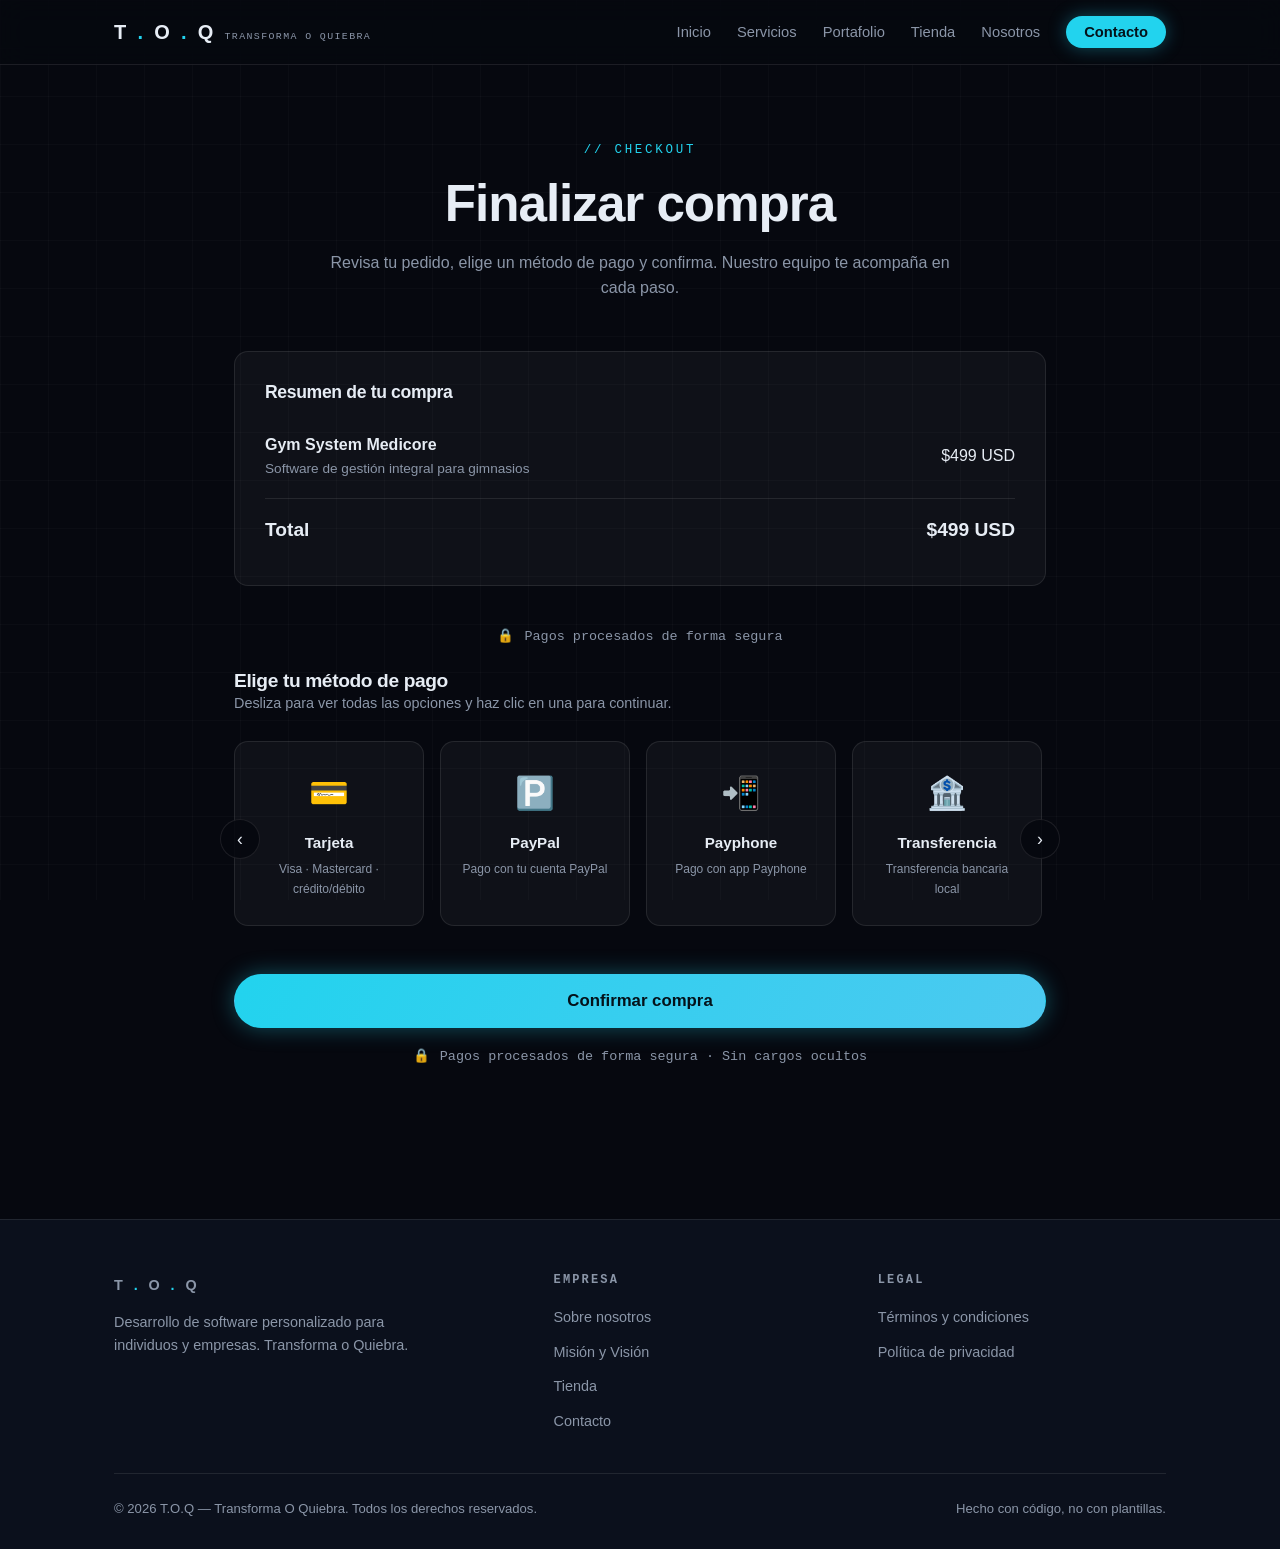
==== checkout.html @ a4723483 "Sitio web T.O.Q: landing, tienda y checkout - 7 páginas: home, tienda, checkout, sobre nosotros, mis" ====
<!DOCTYPE html>
<html lang="es">
<head>
  <meta charset="UTF-8">
  <meta name="viewport" content="width=device-width, initial-scale=1.0">
  <title>Checkout — T.O.Q | Finalizar compra</title>
  <meta name="description" content="Finaliza tu compra de software T.O.Q eligiendo tu método de pago preferido.">
  <link rel="stylesheet" href="css/styles.css">
</head>
<body>

<header class="site-header">
  <nav class="nav">
    <a href="index.html" class="brand">T<span class="dot">.</span>O<span class="dot">.</span>Q <small>Transforma o Quiebra</small></a>
    <button class="nav-toggle" aria-label="Abrir menú" aria-expanded="false">☰</button>
    <ul class="nav-links">
      <li><a href="index.html">Inicio</a></li>
      <li><a href="index.html#servicios">Servicios</a></li>
      <li><a href="index.html#portafolio">Portafolio</a></li>
      <li><a href="tienda.html">Tienda</a></li>
      <li><a href="sobre-nosotros.html">Nosotros</a></li>
      <li><a href="index.html#contacto" class="nav-cta">Contacto</a></li>
    </ul>
  </nav>
</header>

<main>
  <section class="page-hero">
    <div class="container">
      <span class="kicker">// Checkout</span>
      <h1>Finalizar compra</h1>
      <p>Revisa tu pedido, elige un método de pago y confirma. Nuestro equipo te acompaña en cada paso.</p>
    </div>
  </section>

  <div class="checkout-layout container">

    <!-- ===== Flujo principal de checkout ===== -->
    <div id="checkout-main">

      <!-- Resumen de la compra -->
      <div class="order-summary reveal visible">
        <h2>Resumen de tu compra</h2>
        <div class="order-row">
          <div>
            <div class="o-name" id="order-name">Gym System Medicore</div>
            <div class="o-desc" id="order-desc">Software de gestión integral para gimnasios</div>
          </div>
          <div id="order-price">$499 USD</div>
        </div>
        <div class="order-row total">
          <span>Total</span>
          <span id="order-total">$499 USD</span>
        </div>
      </div>

      <p class="secure-note"><span class="lock">🔒</span> Pagos procesados de forma segura</p>

      <!-- Carrusel de métodos de pago -->
      <div class="section-head" style="margin-bottom: 20px;">
        <h2 style="font-size: 1.2rem;">Elige tu método de pago</h2>
        <p class="section-sub" style="font-size: 0.9rem;">Desliza para ver todas las opciones y haz clic en una para continuar.</p>
      </div>

      <div class="pay-carousel-wrap">
        <button class="carousel-arrow prev" id="carousel-prev" aria-label="Anterior">‹</button>
        <div class="pay-carousel" id="pay-carousel">

          <div class="pay-card" data-method="card" role="button" tabindex="0">
            <div class="pay-icon">💳</div>
            <div class="pay-name">Tarjeta</div>
            <div class="pay-sub">Visa · Mastercard · crédito/débito</div>
          </div>

          <div class="pay-card" data-method="paypal" role="button" tabindex="0">
            <div class="pay-icon">🅿️</div>
            <div class="pay-name">PayPal</div>
            <div class="pay-sub">Pago con tu cuenta PayPal</div>
          </div>

          <div class="pay-card" data-method="payphone" role="button" tabindex="0">
            <div class="pay-icon">📲</div>
            <div class="pay-name">Payphone</div>
            <div class="pay-sub">Pago con app Payphone</div>
          </div>

          <div class="pay-card" data-method="transfer" role="button" tabindex="0">
            <div class="pay-icon">🏦</div>
            <div class="pay-name">Transferencia</div>
            <div class="pay-sub">Transferencia bancaria local</div>
          </div>

          <div class="pay-card" data-method="wallet" role="button" tabindex="0">
            <div class="pay-icon">📱</div>
            <div class="pay-name">Billetera digital</div>
            <div class="pay-sub">[Pago móvil del país — editable]</div>
          </div>

          <div class="pay-card disabled" data-method="crypto" role="button" aria-disabled="true">
            <div class="pay-icon">₿</div>
            <div class="pay-name">Criptomonedas</div>
            <div class="pay-sub">Próximamente</div>
          </div>

        </div>
        <button class="carousel-arrow next" id="carousel-next" aria-label="Siguiente">›</button>
      </div>

      <!-- ===== Paneles por método ===== -->

      <!-- Tarjeta: maqueta de UI. La tokenización/procesamiento real es de la pasarela. -->
      <div class="pay-panel" id="panel-card">
        <h3>💳 Pago con tarjeta de crédito/débito</h3>
        <!-- TODO: integrar API key real de Stripe aquí (Stripe Elements reemplaza este formulario).
             Este formulario es solo interfaz: no captura ni envía datos reales. -->
        <form id="card-form">
          <div class="form-group">
            <label for="card-name">Nombre en la tarjeta</label>
            <input class="form-control" type="text" id="card-name" autocomplete="off" placeholder="Como aparece en la tarjeta" required>
          </div>
          <div class="form-group">
            <label for="card-number">Número de tarjeta</label>
            <input class="form-control" type="text" id="card-number" inputmode="numeric" autocomplete="off" placeholder="•••• •••• •••• ••••" maxlength="19" required>
          </div>
          <div class="form-row">
            <div class="form-group">
              <label for="card-exp">Vencimiento</label>
              <input class="form-control" type="text" id="card-exp" autocomplete="off" placeholder="MM/AA" maxlength="5" required>
            </div>
            <div class="form-group">
              <label for="card-cvv">CVV</label>
              <input class="form-control" type="password" id="card-cvv" autocomplete="off" placeholder="•••" maxlength="4" required>
            </div>
          </div>
          <p class="instructions" style="margin-bottom: 16px;">Al conectar la pasarela real, este paso se procesará de forma segura por el proveedor certificado (PCI-DSS). Ningún dato de tarjeta se guarda en este sitio.</p>
          <button type="submit" class="btn btn-primary btn-block">Pagar con tarjeta</button>
        </form>
      </div>

      <div class="pay-panel" id="panel-paypal">
        <h3>🅿️ Pago con PayPal</h3>
        <p class="instructions">Serás redirigido a PayPal para completar el pago de forma segura con tu cuenta.</p>
        <!-- TODO: integrar PayPal aquí (SDK oficial de PayPal Buttons con client-id real del comercio). -->
        <button class="btn btn-primary btn-block" style="margin-top: 18px;" data-gateway-pending>Continuar con PayPal</button>
      </div>

      <div class="pay-panel" id="panel-payphone">
        <h3>📲 Pago con Payphone</h3>
        <p class="instructions">Paga desde tu celular con la app Payphone: recibirás una solicitud de cobro al confirmar.</p>
        <!-- TODO: integrar Payphone aquí (Cajita de Pagos / API con token real del comercio). -->
        <button class="btn btn-primary btn-block" style="margin-top: 18px;" data-gateway-pending>Continuar con Payphone</button>
      </div>

      <div class="pay-panel" id="panel-transfer">
        <h3>🏦 Transferencia bancaria local</h3>
        <p class="instructions">Realiza la transferencia a la siguiente cuenta y envíanos el comprobante por WhatsApp o correo. <strong>Tu licencia se activa al confirmar el pago.</strong></p>
        <div class="bank-details">
          <!-- Placeholders: reemplazar con los datos bancarios reales de T.O.Q -->
          <span>Banco: [Nombre del banco]</span>
          <span>Tipo de cuenta: [Ahorros / Corriente]</span>
          <span>Nº de cuenta: [0000000000]</span>
          <span>Titular: [T.O.Q / André Garzón]</span>
          <span>Identificación: [RUC / CI]</span>
          <span>Correo para comprobantes: [correo@toq.dev]</span>
        </div>
      </div>

      <div class="pay-panel" id="panel-wallet">
        <h3>📱 Pago móvil / billetera digital</h3>
        <p class="instructions">Aceptamos pagos por billetera digital local. <strong>[Editable: indicar aquí la billetera disponible en el país — ej. De Una, Deuna, Yape, Nequi — con número o QR.]</strong></p>
        <div class="bank-details">
          <span>Billetera: [Nombre de la billetera]</span>
          <span>Número asociado: [+000000000]</span>
          <span>Titular: [T.O.Q]</span>
        </div>
      </div>

      <!-- Confirmar -->
      <p class="form-error" id="select-method-hint" style="text-align:center; margin-bottom: 12px;">Selecciona un método de pago para continuar.</p>
      <button class="btn btn-primary btn-block" id="confirm-purchase" style="font-size: 1.05rem; padding: 16px;">Confirmar compra</button>
      <p class="secure-note" style="margin-top: 18px;"><span class="lock">🔒</span> Pagos procesados de forma segura · Sin cargos ocultos</p>
    </div>

    <!-- ===== Pantalla de confirmación (sin pasarela real conectada) ===== -->
    <div class="confirmation" id="confirmation">
      <div class="check">✓</div>
      <h2>Solicitud recibida</h2>
      <p><strong id="conf-product" style="color: var(--text);"></strong></p>
      <p>Nuestro equipo se pondrá en contacto contigo en las próximas horas para completar el pago y coordinar la entrega e instalación de tu software.</p>
      <a href="index.html" class="btn btn-ghost">Volver al inicio</a>
    </div>

  </div>
</main>

<footer class="site-footer">
  <div class="container">
    <div class="footer-grid">
      <div>
        <a href="index.html" class="brand">T<span class="dot">.</span>O<span class="dot">.</span>Q</a>
        <p style="margin-top:14px;">Desarrollo de software personalizado para individuos y empresas. Transforma o Quiebra.</p>
      </div>
      <div>
        <h4>Empresa</h4>
        <ul>
          <li><a href="sobre-nosotros.html">Sobre nosotros</a></li>
          <li><a href="mision-vision.html">Misión y Visión</a></li>
          <li><a href="tienda.html">Tienda</a></li>
          <li><a href="index.html#contacto">Contacto</a></li>
        </ul>
      </div>
      <div>
        <h4>Legal</h4>
        <ul>
          <li><a href="terminos-condiciones.html">Términos y condiciones</a></li>
          <li><a href="politica-privacidad.html">Política de privacidad</a></li>
        </ul>
      </div>
    </div>
    <div class="footer-bottom">
      <span>© <span data-year></span> T.O.Q — Transforma O Quiebra. Todos los derechos reservados.</span>
      <span>Hecho con código, no con plantillas.</span>
    </div>
  </div>
</footer>

<script src="js/main.js"></script>
<script src="js/checkout.js"></script>
</body>
</html>
---- css/styles.css ----
/* ============================================================
   T.O.Q — Transforma O Quiebra · Hoja de estilos global
   Estética: minimalista-futurista (dark, acento cian/violeta)
   ============================================================ */

:root {
  --bg: #06080f;
  --bg-soft: #0b101c;
  --surface: rgba(255, 255, 255, 0.04);
  --surface-2: rgba(255, 255, 255, 0.07);
  --border: rgba(255, 255, 255, 0.09);
  --text: #e7edf5;
  --muted: #8b96a8;
  --accent: #22d3ee;
  --accent-2: #a78bfa;
  --accent-glow: rgba(34, 211, 238, 0.35);
  --ok: #34d399;
  --radius: 14px;
  --maxw: 1100px;
  --font: "Inter", "SF Pro Display", -apple-system, BlinkMacSystemFont, "Segoe UI", Roboto, sans-serif;
  --mono: "SF Mono", "JetBrains Mono", ui-monospace, Menlo, monospace;
}

* { margin: 0; padding: 0; box-sizing: border-box; }

html { scroll-behavior: smooth; }

body {
  font-family: var(--font);
  background: var(--bg);
  color: var(--text);
  line-height: 1.6;
  -webkit-font-smoothing: antialiased;
  overflow-x: hidden;
}

/* Fondo de rejilla sutil */
body::before {
  content: "";
  position: fixed;
  inset: 0;
  background-image:
    linear-gradient(rgba(255,255,255,0.025) 1px, transparent 1px),
    linear-gradient(90deg, rgba(255,255,255,0.025) 1px, transparent 1px);
  background-size: 48px 48px;
  pointer-events: none;
  z-index: 0;
}

main { position: relative; z-index: 1; }

img { max-width: 100%; display: block; }

a { color: var(--accent); text-decoration: none; }
a:hover { text-decoration: underline; }

.container {
  max-width: var(--maxw);
  margin: 0 auto;
  padding: 0 24px;
}

/* ---------- Tipografía ---------- */
h1, h2, h3, h4 { font-weight: 700; letter-spacing: -0.02em; line-height: 1.15; }

.kicker {
  font-family: var(--mono);
  font-size: 0.78rem;
  text-transform: uppercase;
  letter-spacing: 0.22em;
  color: var(--accent);
  display: block;
  margin-bottom: 14px;
}

.section-title { font-size: clamp(1.6rem, 3.5vw, 2.4rem); margin-bottom: 16px; }
.section-sub { color: var(--muted); max-width: 640px; }

/* ---------- Header / Nav ---------- */
.site-header {
  position: sticky;
  top: 0;
  z-index: 50;
  backdrop-filter: blur(14px);
  -webkit-backdrop-filter: blur(14px);
  background: rgba(6, 8, 15, 0.75);
  border-bottom: 1px solid var(--border);
}

.nav {
  max-width: var(--maxw);
  margin: 0 auto;
  padding: 16px 24px;
  display: flex;
  align-items: center;
  justify-content: space-between;
  gap: 16px;
}

.brand {
  font-weight: 800;
  font-size: 1.25rem;
  letter-spacing: 0.06em;
  color: var(--text);
  display: flex;
  align-items: baseline;
  gap: 10px;
}
.brand:hover { text-decoration: none; }
.brand .dot { color: var(--accent); }
.brand small {
  font-family: var(--mono);
  font-size: 0.62rem;
  font-weight: 500;
  color: var(--muted);
  letter-spacing: 0.14em;
  text-transform: uppercase;
}

.nav-links {
  display: flex;
  align-items: center;
  gap: 26px;
  list-style: none;
}
.nav-links a {
  color: var(--muted);
  font-size: 0.92rem;
  transition: color 0.2s;
}
.nav-links a:hover, .nav-links a.active { color: var(--text); text-decoration: none; }
.nav-links a.nav-cta {
  color: #04121a;
  background: var(--accent);
  padding: 8px 18px;
  border-radius: 999px;
  font-weight: 600;
  box-shadow: 0 0 18px var(--accent-glow);
  transition: transform 0.15s, box-shadow 0.2s;
}
.nav-links a.nav-cta:hover { transform: translateY(-1px); box-shadow: 0 0 26px var(--accent-glow); }

.nav-toggle {
  display: none;
  background: none;
  border: 1px solid var(--border);
  border-radius: 8px;
  color: var(--text);
  font-size: 1.2rem;
  padding: 6px 12px;
  cursor: pointer;
}

/* ---------- Botones ---------- */
.btn {
  display: inline-block;
  padding: 13px 28px;
  border-radius: 999px;
  font-weight: 600;
  font-size: 0.95rem;
  cursor: pointer;
  border: 1px solid transparent;
  transition: transform 0.15s, box-shadow 0.2s, background 0.2s;
  font-family: var(--font);
}
.btn:hover { text-decoration: none; transform: translateY(-2px); }

.btn-primary {
  background: linear-gradient(120deg, var(--accent), #4cc9f0);
  color: #04121a;
  box-shadow: 0 0 22px var(--accent-glow);
}
.btn-primary:hover { box-shadow: 0 0 32px var(--accent-glow); }

.btn-ghost {
  background: transparent;
  color: var(--text);
  border-color: var(--border);
}
.btn-ghost:hover { border-color: var(--accent); color: var(--accent); }

.btn-block { display: block; width: 100%; text-align: center; }

/* ---------- Hero ---------- */
.hero {
  position: relative;
  padding: 110px 0 90px;
  text-align: center;
  overflow: hidden;
}
.hero::after {
  content: "";
  position: absolute;
  top: -180px;
  left: 50%;
  transform: translateX(-50%);
  width: 640px;
  height: 640px;
  background: radial-gradient(circle, rgba(34,211,238,0.14) 0%, rgba(167,139,250,0.08) 45%, transparent 70%);
  pointer-events: none;
}
.hero .container { position: relative; z-index: 1; }

.hero h1 {
  font-size: clamp(3rem, 9vw, 5.6rem);
  letter-spacing: 0.04em;
}
.hero h1 .dot { color: var(--accent); }

.hero .slogan {
  font-family: var(--mono);
  font-size: clamp(0.95rem, 2.2vw, 1.25rem);
  color: var(--accent-2);
  letter-spacing: 0.28em;
  text-transform: uppercase;
  margin: 18px 0 22px;
}

.hero p.lead {
  color: var(--muted);
  max-width: 560px;
  margin: 0 auto 36px;
  font-size: 1.05rem;
}

.hero-actions { display: flex; gap: 16px; justify-content: center; flex-wrap: wrap; }

/* ---------- Secciones ---------- */
.section { padding: 88px 0; }
.section.alt { background: var(--bg-soft); border-top: 1px solid var(--border); border-bottom: 1px solid var(--border); }
.section-head { margin-bottom: 46px; }
.section-head.center { text-align: center; }
.section-head.center .section-sub { margin: 0 auto; }

/* ---------- Cards genéricas ---------- */
.grid { display: grid; gap: 22px; }
.grid-2 { grid-template-columns: repeat(2, 1fr); }
.grid-3 { grid-template-columns: repeat(3, 1fr); }

.card {
  background: var(--surface);
  border: 1px solid var(--border);
  border-radius: var(--radius);
  padding: 30px;
  transition: transform 0.2s, border-color 0.2s, background 0.2s;
}
.card:hover { transform: translateY(-4px); border-color: rgba(34,211,238,0.4); background: var(--surface-2); }
.card h3 { font-size: 1.15rem; margin-bottom: 10px; }
.card p { color: var(--muted); font-size: 0.94rem; }

.card .icon {
  font-size: 1.6rem;
  width: 52px;
  height: 52px;
  display: flex;
  align-items: center;
  justify-content: center;
  border-radius: 12px;
  background: rgba(34,211,238,0.1);
  border: 1px solid rgba(34,211,238,0.25);
  margin-bottom: 18px;
}

/* ---------- Equipo ---------- */
.team-card { text-align: center; }
.avatar {
  width: 88px;
  height: 88px;
  border-radius: 50%;
  margin: 0 auto 18px;
  display: flex;
  align-items: center;
  justify-content: center;
  font-size: 1.6rem;
  font-weight: 800;
  color: #04121a;
  background: linear-gradient(135deg, var(--accent), var(--accent-2));
  box-shadow: 0 0 24px var(--accent-glow);
}
.team-card .role {
  font-family: var(--mono);
  font-size: 0.75rem;
  color: var(--accent);
  text-transform: uppercase;
  letter-spacing: 0.14em;
  margin-bottom: 12px;
  display: block;
}

/* ---------- Producto destacado ---------- */
.product-feature {
  display: grid;
  grid-template-columns: 1.1fr 0.9fr;
  gap: 44px;
  align-items: center;
  background: var(--surface);
  border: 1px solid var(--border);
  border-radius: 20px;
  padding: 46px;
  position: relative;
  overflow: hidden;
}
.product-feature::before {
  content: "";
  position: absolute;
  top: -120px;
  right: -120px;
  width: 340px;
  height: 340px;
  background: radial-gradient(circle, rgba(167,139,250,0.16), transparent 65%);
  pointer-events: none;
}
.product-feature .tag {
  display: inline-block;
  font-family: var(--mono);
  font-size: 0.72rem;
  letter-spacing: 0.16em;
  text-transform: uppercase;
  color: var(--accent-2);
  border: 1px solid rgba(167,139,250,0.4);
  border-radius: 999px;
  padding: 5px 14px;
  margin-bottom: 18px;
}
.product-feature h3 { font-size: clamp(1.5rem, 3vw, 2.1rem); margin-bottom: 14px; }
.product-feature .desc { color: var(--muted); margin-bottom: 22px; }

.feature-list { list-style: none; display: grid; gap: 10px; margin-bottom: 26px; }
.feature-list li { color: var(--muted); font-size: 0.94rem; padding-left: 26px; position: relative; }
.feature-list li::before {
  content: "▸";
  position: absolute;
  left: 4px;
  color: var(--accent);
}

.price-box {
  background: rgba(6,8,15,0.6);
  border: 1px solid var(--border);
  border-radius: var(--radius);
  padding: 34px;
  text-align: center;
}
.price-box .price { font-size: 2.6rem; font-weight: 800; }
.price-box .price span { font-size: 1rem; color: var(--muted); font-weight: 500; }
.price-box .note { font-size: 0.8rem; color: var(--muted); margin: 10px 0 22px; }

/* ---------- Tienda ---------- */
.product-card { display: flex; flex-direction: column; }
.product-card .thumb {
  height: 150px;
  border-radius: 10px;
  margin-bottom: 20px;
  display: flex;
  align-items: center;
  justify-content: center;
  font-size: 2.6rem;
  background: linear-gradient(135deg, rgba(34,211,238,0.12), rgba(167,139,250,0.12));
  border: 1px solid var(--border);
}
.product-card .p-price { font-size: 1.5rem; font-weight: 800; margin: 14px 0 18px; }
.product-card .p-price span { font-size: 0.85rem; color: var(--muted); font-weight: 500; }
.product-card .btn { margin-top: auto; }
.product-card.soon { opacity: 0.65; }
.badge-soon {
  font-family: var(--mono);
  font-size: 0.68rem;
  text-transform: uppercase;
  letter-spacing: 0.14em;
  color: var(--accent-2);
  border: 1px solid rgba(167,139,250,0.4);
  border-radius: 999px;
  padding: 3px 10px;
  align-self: flex-start;
  margin-bottom: 12px;
}

/* ---------- Contacto ---------- */
.contact-wrap { display: grid; grid-template-columns: 1.2fr 0.8fr; gap: 40px; }

.form-group { margin-bottom: 18px; }
.form-group label {
  display: block;
  font-size: 0.84rem;
  color: var(--muted);
  margin-bottom: 7px;
  font-family: var(--mono);
  letter-spacing: 0.06em;
}
.form-control {
  width: 100%;
  background: rgba(6,8,15,0.7);
  border: 1px solid var(--border);
  border-radius: 10px;
  color: var(--text);
  padding: 13px 16px;
  font-size: 0.95rem;
  font-family: var(--font);
  transition: border-color 0.2s, box-shadow 0.2s;
}
.form-control:focus {
  outline: none;
  border-color: var(--accent);
  box-shadow: 0 0 0 3px rgba(34,211,238,0.15);
}
textarea.form-control { min-height: 130px; resize: vertical; }
.form-control.invalid { border-color: #f87171; }
.form-error { color: #f87171; font-size: 0.8rem; margin-top: 5px; display: none; }
.form-success {
  display: none;
  background: rgba(52,211,153,0.1);
  border: 1px solid rgba(52,211,153,0.4);
  color: var(--ok);
  border-radius: 10px;
  padding: 14px 18px;
  margin-top: 16px;
  font-size: 0.9rem;
}

.contact-channels { display: grid; gap: 14px; align-content: start; }
.channel {
  display: flex;
  align-items: center;
  gap: 14px;
  background: var(--surface);
  border: 1px solid var(--border);
  border-radius: 12px;
  padding: 16px 20px;
  color: var(--text);
  transition: border-color 0.2s, transform 0.15s;
}
.channel:hover { border-color: var(--accent); transform: translateX(4px); text-decoration: none; }
.channel .ch-icon { font-size: 1.3rem; }
.channel small { display: block; color: var(--muted); font-size: 0.78rem; }

/* ---------- Footer ---------- */
.site-footer {
  border-top: 1px solid var(--border);
  background: var(--bg-soft);
  padding: 54px 0 30px;
  margin-top: 40px;
}
.footer-grid {
  display: grid;
  grid-template-columns: 1.4fr 1fr 1fr;
  gap: 36px;
  margin-bottom: 40px;
}
.footer-grid h4 {
  font-family: var(--mono);
  font-size: 0.75rem;
  text-transform: uppercase;
  letter-spacing: 0.18em;
  color: var(--muted);
  margin-bottom: 16px;
}
.footer-grid ul { list-style: none; display: grid; gap: 9px; }
.footer-grid a { color: var(--muted); font-size: 0.9rem; }
.footer-grid a:hover { color: var(--accent); text-decoration: none; }
.footer-grid p { color: var(--muted); font-size: 0.9rem; max-width: 300px; }
.footer-bottom {
  border-top: 1px solid var(--border);
  padding-top: 24px;
  display: flex;
  justify-content: space-between;
  flex-wrap: wrap;
  gap: 10px;
  color: var(--muted);
  font-size: 0.82rem;
}

/* ---------- Páginas internas ---------- */
.page-hero { padding: 76px 0 50px; text-align: center; }
.page-hero h1 { font-size: clamp(2rem, 5vw, 3.2rem); }
.page-hero p { color: var(--muted); max-width: 620px; margin: 16px auto 0; }

.prose { max-width: 780px; margin: 0 auto; padding-bottom: 80px; }
.prose h2 { font-size: 1.4rem; margin: 44px 0 14px; color: var(--text); }
.prose h2:first-child { margin-top: 0; }
.prose p, .prose li { color: var(--muted); font-size: 0.97rem; }
.prose ul, .prose ol { padding-left: 24px; margin: 12px 0; display: grid; gap: 8px; }
.prose .updated {
  font-family: var(--mono);
  font-size: 0.78rem;
  color: var(--accent);
  margin-bottom: 30px;
  display: block;
}

/* ---------- Checkout: resumen ---------- */
.checkout-layout { max-width: 860px; margin: 0 auto; padding-bottom: 90px; }

.order-summary {
  background: var(--surface);
  border: 1px solid var(--border);
  border-radius: var(--radius);
  padding: 30px;
  margin-bottom: 40px;
}
.order-summary h2 { font-size: 1.1rem; margin-bottom: 20px; }
.order-row { display: flex; justify-content: space-between; align-items: center; gap: 16px; padding: 10px 0; }
.order-row + .order-row { border-top: 1px dashed var(--border); }
.order-row .o-name { font-weight: 600; }
.order-row .o-desc { color: var(--muted); font-size: 0.85rem; }
.order-row.total { border-top: 1px solid var(--border); margin-top: 8px; padding-top: 16px; font-size: 1.2rem; font-weight: 800; }

.secure-note {
  display: flex;
  align-items: center;
  gap: 10px;
  justify-content: center;
  color: var(--muted);
  font-size: 0.84rem;
  margin: 22px 0;
  font-family: var(--mono);
}
.secure-note .lock { color: var(--ok); }

/* ---------- Checkout: carrusel de pagos ---------- */
.pay-carousel-wrap { position: relative; margin-bottom: 30px; }

.pay-carousel {
  display: flex;
  gap: 16px;
  overflow-x: auto;
  scroll-snap-type: x mandatory;
  scroll-behavior: smooth;
  padding: 6px 4px 18px;
  scrollbar-width: none;
}
.pay-carousel::-webkit-scrollbar { display: none; }

.pay-card {
  flex: 0 0 190px;
  scroll-snap-align: start;
  background: var(--surface);
  border: 1px solid var(--border);
  border-radius: var(--radius);
  padding: 26px 20px;
  text-align: center;
  cursor: pointer;
  transition: border-color 0.2s, transform 0.15s, background 0.2s;
  user-select: none;
}
.pay-card:hover { transform: translateY(-3px); border-color: rgba(34,211,238,0.45); }
.pay-card.selected {
  border-color: var(--accent);
  background: rgba(34,211,238,0.08);
  box-shadow: 0 0 18px rgba(34,211,238,0.15);
}
.pay-card .pay-icon { font-size: 2rem; margin-bottom: 12px; }
.pay-card .pay-name { font-weight: 700; font-size: 0.95rem; }
.pay-card .pay-sub { color: var(--muted); font-size: 0.75rem; margin-top: 5px; }
.pay-card.disabled { opacity: 0.5; cursor: not-allowed; }
.pay-card.disabled:hover { transform: none; border-color: var(--border); }

.carousel-arrow {
  position: absolute;
  top: 50%;
  transform: translateY(-50%);
  width: 40px;
  height: 40px;
  border-radius: 50%;
  border: 1px solid var(--border);
  background: rgba(6,8,15,0.85);
  color: var(--text);
  font-size: 1.1rem;
  cursor: pointer;
  z-index: 5;
  transition: border-color 0.2s, color 0.2s;
}
.carousel-arrow:hover { border-color: var(--accent); color: var(--accent); }
.carousel-arrow.prev { left: -14px; }
.carousel-arrow.next { right: -14px; }

/* ---------- Checkout: paneles de método ---------- */
.pay-panel {
  display: none;
  background: var(--surface);
  border: 1px solid var(--border);
  border-radius: var(--radius);
  padding: 30px;
  margin-bottom: 26px;
  animation: fadeUp 0.3s ease;
}
.pay-panel.active { display: block; }
.pay-panel h3 { font-size: 1.05rem; margin-bottom: 18px; }
.pay-panel .instructions { color: var(--muted); font-size: 0.92rem; }
.pay-panel .instructions strong { color: var(--text); }
.bank-details {
  font-family: var(--mono);
  font-size: 0.85rem;
  background: rgba(6,8,15,0.7);
  border: 1px solid var(--border);
  border-radius: 10px;
  padding: 18px 20px;
  margin-top: 14px;
  display: grid;
  gap: 6px;
}

.form-row { display: grid; grid-template-columns: 1fr 1fr; gap: 16px; }

@keyframes fadeUp {
  from { opacity: 0; transform: translateY(8px); }
  to { opacity: 1; transform: translateY(0); }
}

/* ---------- Checkout: confirmación ---------- */
.confirmation {
  display: none;
  text-align: center;
  padding: 70px 24px;
  animation: fadeUp 0.4s ease;
}
.confirmation.active { display: block; }
.confirmation .check {
  width: 84px;
  height: 84px;
  border-radius: 50%;
  margin: 0 auto 26px;
  display: flex;
  align-items: center;
  justify-content: center;
  font-size: 2.4rem;
  background: rgba(52,211,153,0.12);
  border: 1px solid rgba(52,211,153,0.5);
  color: var(--ok);
  box-shadow: 0 0 30px rgba(52,211,153,0.25);
}
.confirmation h2 { font-size: 1.6rem; margin-bottom: 14px; }
.confirmation p { color: var(--muted); max-width: 480px; margin: 0 auto 30px; }

/* ---------- Reveal on scroll ---------- */
.reveal { opacity: 0; transform: translateY(24px); transition: opacity 0.6s ease, transform 0.6s ease; }
.reveal.visible { opacity: 1; transform: translateY(0); }

/* ---------- Responsive ---------- */
@media (max-width: 900px) {
  .grid-3 { grid-template-columns: repeat(2, 1fr); }
  .product-feature { grid-template-columns: 1fr; padding: 32px; }
  .contact-wrap { grid-template-columns: 1fr; }
  .footer-grid { grid-template-columns: 1fr 1fr; }
}

@media (max-width: 640px) {
  .grid-2, .grid-3 { grid-template-columns: 1fr; }
  .footer-grid { grid-template-columns: 1fr; }
  .form-row { grid-template-columns: 1fr; }
  .section { padding: 64px 0; }
  .hero { padding: 80px 0 64px; }

  .nav-toggle { display: block; }
  .nav-links {
    display: none;
    position: absolute;
    top: 100%;
    left: 0;
    right: 0;
    flex-direction: column;
    align-items: stretch;
    gap: 0;
    background: rgba(6, 8, 15, 0.97);
    border-bottom: 1px solid var(--border);
    padding: 10px 24px 20px;
  }
  .nav-links.open { display: flex; }
  .nav-links li { padding: 10px 0; }
  .nav-links a.nav-cta { display: inline-block; text-align: center; margin-top: 8px; }

  .carousel-arrow.prev { left: -6px; }
  .carousel-arrow.next { right: -6px; }
}
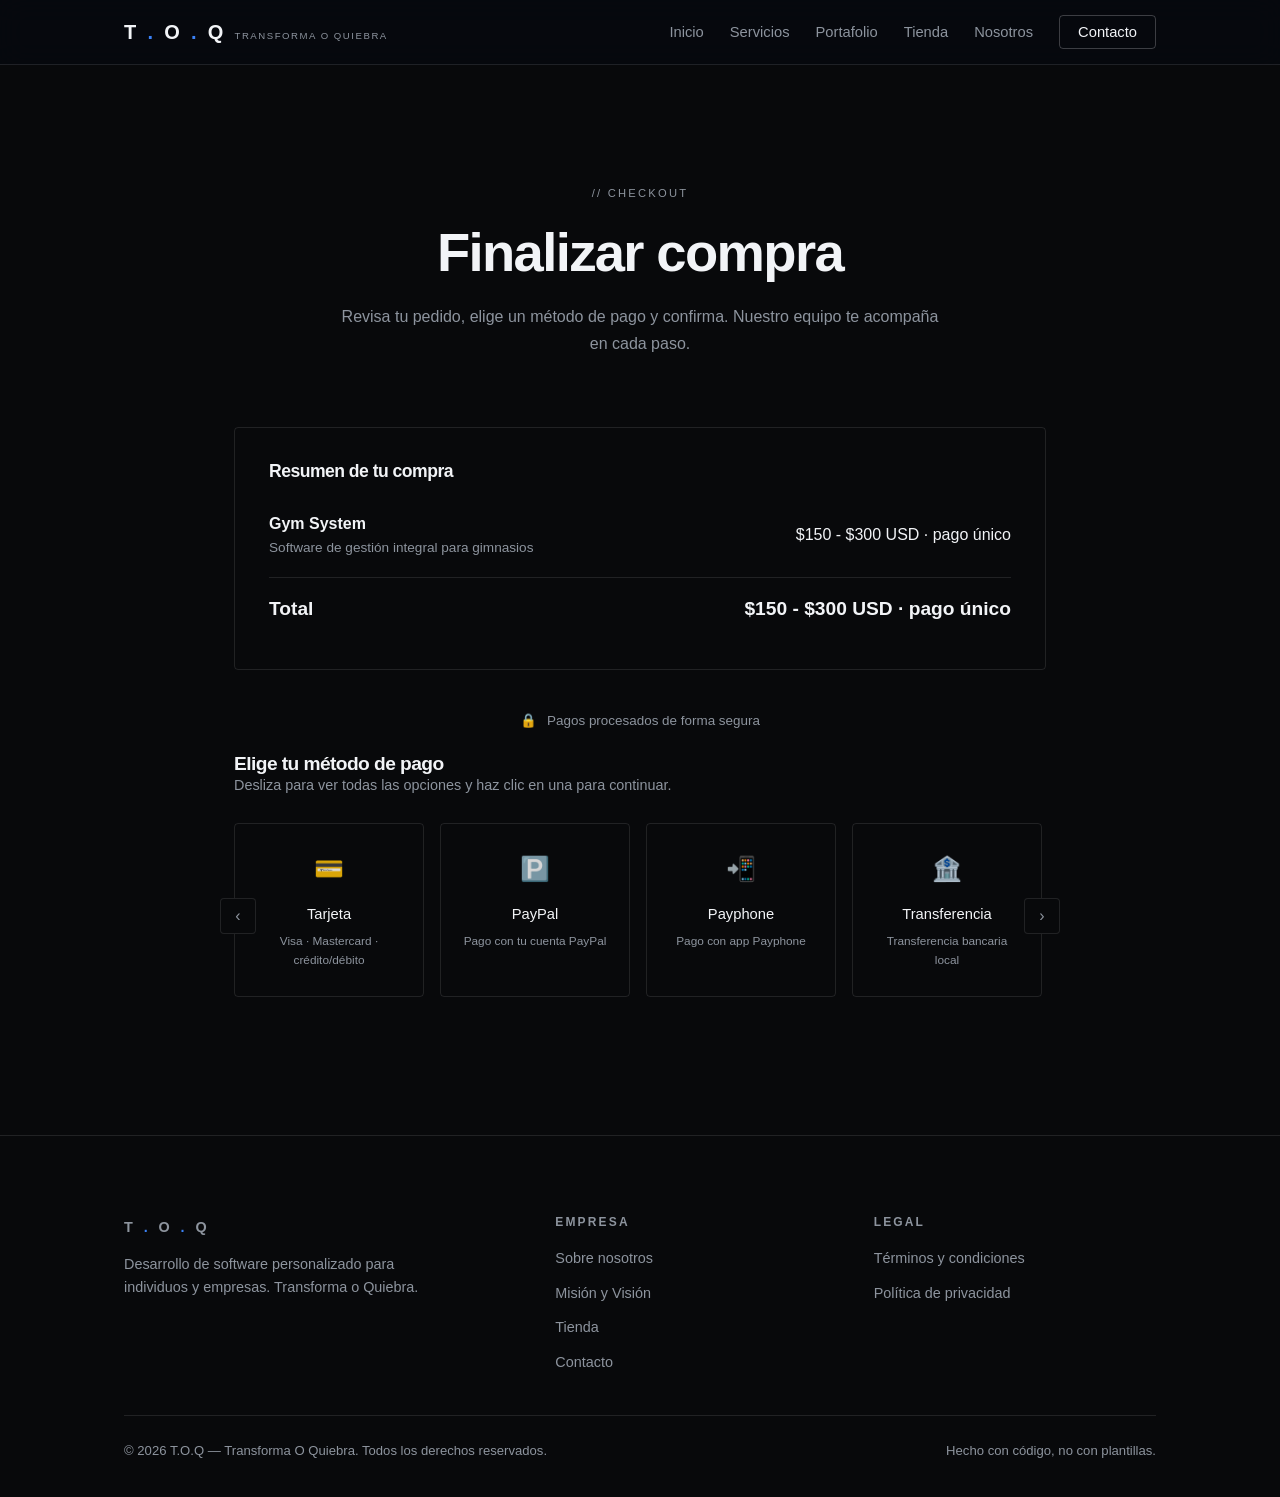
==== commit 0d09ca03: "Agregados contactos directos, precios, prioridad de sistemas e imagenes descriptivas de los producto" ====
--- a/checkout.html
+++ b/checkout.html
@@ -139,40 +139,29 @@
 
       <div class="pay-panel" id="panel-paypal">
         <h3>🅿️ Pago con PayPal</h3>
-        <p class="instructions">Serás redirigido a PayPal para completar el pago de forma segura con tu cuenta.</p>
+        <p class="instructions">Te pondremos en contacto con los desarrolladores para completar el pago a través de PayPal.</p>
         <!-- TODO: integrar PayPal aquí (SDK oficial de PayPal Buttons con client-id real del comercio). -->
         <button class="btn btn-primary btn-block" style="margin-top: 18px;" data-gateway-pending>Continuar con PayPal</button>
       </div>
 
       <div class="pay-panel" id="panel-payphone">
         <h3>📲 Pago con Payphone</h3>
-        <p class="instructions">Paga desde tu celular con la app Payphone: recibirás una solicitud de cobro al confirmar.</p>
+        <p class="instructions">Te pondremos en contacto con los desarrolladores para recibir una solicitud de cobro al confirmar.</p>
         <!-- TODO: integrar Payphone aquí (Cajita de Pagos / API con token real del comercio). -->
-        <button class="btn btn-primary btn-block" style="margin-top: 18px;" data-gateway-pending>Continuar con Payphone</button>
+          <a class="channel" href="https://wa.me/593983760090" target="_blank" rel="noopener">
+            <span>WhatsApp<small>[+593 983760090]</small></span>
+          </a>
       </div>
 
       <div class="pay-panel" id="panel-transfer">
         <h3>🏦 Transferencia bancaria local</h3>
-        <p class="instructions">Realiza la transferencia a la siguiente cuenta y envíanos el comprobante por WhatsApp o correo. <strong>Tu licencia se activa al confirmar el pago.</strong></p>
+        <p class="instructions">Te pondremos en contacto con nuestros desarrolladores para proporcionarte los datos de transferencia. 
+          <strong>Tu licencia se activa al confirmar el pago.</strong></p>
         <div class="bank-details">
           <!-- Placeholders: reemplazar con los datos bancarios reales de T.O.Q -->
-          <span>Banco: [Nombre del banco]</span>
-          <span>Tipo de cuenta: [Ahorros / Corriente]</span>
-          <span>Nº de cuenta: [0000000000]</span>
-          <span>Titular: [T.O.Q / André Garzón]</span>
-          <span>Identificación: [RUC / CI]</span>
-          <span>Correo para comprobantes: [correo@toq.dev]</span>
-        </div>
-      </div>
-
-      <div class="pay-panel" id="panel-wallet">
-        <h3>📱 Pago móvil / billetera digital</h3>
-        <p class="instructions">Aceptamos pagos por billetera digital local. <strong>[Editable: indicar aquí la billetera disponible en el país — ej. De Una, Deuna, Yape, Nequi — con número o QR.]</strong></p>
-        <div class="bank-details">
-          <span>Billetera: [Nombre de la billetera]</span>
-          <span>Número asociado: [+000000000]</span>
-          <span>Titular: [T.O.Q]</span>
-        </div>
+          <a class="channel" href="https://wa.me/593983760090" target="_blank" rel="noopener">
+            <span>WhatsApp<small>[+593 983760090]</small></span>
+          </a>
       </div>
 
       <!-- Confirmar -->
@@ -187,6 +176,7 @@
       <h2>Solicitud recibida</h2>
       <p><strong id="conf-product" style="color: var(--text);"></strong></p>
       <p>Nuestro equipo se pondrá en contacto contigo en las próximas horas para completar el pago y coordinar la entrega e instalación de tu software.</p>
+      <a href="#" id="conf-whatsapp" class="btn btn-primary" target="_blank" rel="noopener">Enviar pedido por WhatsApp</a>
       <a href="index.html" class="btn btn-ghost">Volver al inicio</a>
     </div>
 
--- a/css/styles.css
+++ b/css/styles.css
@@ -4,21 +4,22 @@
    ============================================================ */
 
 :root {
-  --bg: #06080f;
-  --bg-soft: #0b101c;
-  --surface: rgba(255, 255, 255, 0.04);
-  --surface-2: rgba(255, 255, 255, 0.07);
-  --border: rgba(255, 255, 255, 0.09);
-  --text: #e7edf5;
-  --muted: #8b96a8;
-  --accent: #22d3ee;
-  --accent-2: #a78bfa;
-  --accent-glow: rgba(34, 211, 238, 0.35);
-  --ok: #34d399;
-  --radius: 14px;
-  --maxw: 1100px;
+  --bg: #08090b;
+  --bg-soft: #0c0e11;
+  --surface: transparent;
+  --surface-2: rgba(255, 255, 255, 0.02);
+  --border: rgba(255, 255, 255, 0.10);
+  --border-strong: rgba(255, 255, 255, 0.22);
+  --text: #f2f4f7;
+  --muted: #8d949e;
+  --accent: #3b82f6;
+  --accent-2: #3b82f6;
+  --accent-glow: rgba(59, 130, 246, 0.18);
+  --ok: #4ade80;
+  --radius: 4px;
+  --maxw: 1080px;
   --font: "Inter", "SF Pro Display", -apple-system, BlinkMacSystemFont, "Segoe UI", Roboto, sans-serif;
-  --mono: "SF Mono", "JetBrains Mono", ui-monospace, Menlo, monospace;
+  --mono: "Inter", "SF Pro Display", -apple-system, BlinkMacSystemFont, "Segoe UI", Roboto, sans-serif;
 }
 
 * { margin: 0; padding: 0; box-sizing: border-box; }
@@ -34,18 +35,6 @@
   overflow-x: hidden;
 }
 
-/* Fondo de rejilla sutil */
-body::before {
-  content: "";
-  position: fixed;
-  inset: 0;
-  background-image:
-    linear-gradient(rgba(255,255,255,0.025) 1px, transparent 1px),
-    linear-gradient(90deg, rgba(255,255,255,0.025) 1px, transparent 1px);
-  background-size: 48px 48px;
-  pointer-events: none;
-  z-index: 0;
-}
 
 main { position: relative; z-index: 1; }
 
@@ -61,20 +50,21 @@
 }
 
 /* ---------- Tipografía ---------- */
-h1, h2, h3, h4 { font-weight: 700; letter-spacing: -0.02em; line-height: 1.15; }
+h1, h2, h3, h4 { font-weight: 600; letter-spacing: -0.03em; line-height: 1.1; }
 
 .kicker {
   font-family: var(--mono);
-  font-size: 0.78rem;
-  text-transform: uppercase;
-  letter-spacing: 0.22em;
-  color: var(--accent);
+  font-size: 0.7rem;
+  font-weight: 500;
+  text-transform: uppercase;
+  letter-spacing: 0.2em;
+  color: var(--muted);
   display: block;
-  margin-bottom: 14px;
-}
-
-.section-title { font-size: clamp(1.6rem, 3.5vw, 2.4rem); margin-bottom: 16px; }
-.section-sub { color: var(--muted); max-width: 640px; }
+  margin-bottom: 20px;
+}
+
+.section-title { font-size: clamp(1.9rem, 4.2vw, 3rem); font-weight: 600; margin-bottom: 20px; }
+.section-sub { color: var(--muted); max-width: 620px; font-size: 1.02rem; font-weight: 300; }
 
 /* ---------- Header / Nav ---------- */
 .site-header {
@@ -110,10 +100,10 @@
 .brand .dot { color: var(--accent); }
 .brand small {
   font-family: var(--mono);
-  font-size: 0.62rem;
-  font-weight: 500;
-  color: var(--muted);
-  letter-spacing: 0.14em;
+  font-size: 0.6rem;
+  font-weight: 400;
+  color: var(--muted);
+  letter-spacing: 0.16em;
   text-transform: uppercase;
 }
 
@@ -130,15 +120,15 @@
 }
 .nav-links a:hover, .nav-links a.active { color: var(--text); text-decoration: none; }
 .nav-links a.nav-cta {
-  color: #04121a;
-  background: var(--accent);
+  color: var(--text);
+  background: transparent;
+  border: 1px solid var(--border-strong);
   padding: 8px 18px;
-  border-radius: 999px;
-  font-weight: 600;
-  box-shadow: 0 0 18px var(--accent-glow);
-  transition: transform 0.15s, box-shadow 0.2s;
-}
-.nav-links a.nav-cta:hover { transform: translateY(-1px); box-shadow: 0 0 26px var(--accent-glow); }
+  border-radius: var(--radius);
+  font-weight: 500;
+  transition: background 0.18s ease, border-color 0.18s ease;
+}
+.nav-links a.nav-cta:hover { background: rgba(255,255,255,0.06); border-color: var(--text); }
 
 .nav-toggle {
   display: none;
@@ -154,86 +144,91 @@
 /* ---------- Botones ---------- */
 .btn {
   display: inline-block;
-  padding: 13px 28px;
-  border-radius: 999px;
-  font-weight: 600;
-  font-size: 0.95rem;
+  padding: 13px 30px;
+  border-radius: var(--radius);
+  font-weight: 500;
+  font-size: 0.92rem;
+  letter-spacing: 0.01em;
   cursor: pointer;
   border: 1px solid transparent;
-  transition: transform 0.15s, box-shadow 0.2s, background 0.2s;
+  transition: background 0.18s ease, border-color 0.18s ease, color 0.18s ease;
   font-family: var(--font);
 }
-.btn:hover { text-decoration: none; transform: translateY(-2px); }
+.btn:hover { text-decoration: none; }
 
 .btn-primary {
-  background: linear-gradient(120deg, var(--accent), #4cc9f0);
-  color: #04121a;
-  box-shadow: 0 0 22px var(--accent-glow);
-}
-.btn-primary:hover { box-shadow: 0 0 32px var(--accent-glow); }
+  background: var(--text);
+  color: var(--bg);
+}
+.btn-primary:hover { background: #ffffff; }
 
 .btn-ghost {
   background: transparent;
   color: var(--text);
-  border-color: var(--border);
-}
-.btn-ghost:hover { border-color: var(--accent); color: var(--accent); }
+  border-color: var(--border-strong);
+}
+.btn-ghost:hover { background: rgba(255,255,255,0.06); border-color: var(--text); }
 
 .btn-block { display: block; width: 100%; text-align: center; }
 
 /* ---------- Hero ---------- */
 .hero {
   position: relative;
-  padding: 110px 0 90px;
+  padding: 170px 0 140px;
   text-align: center;
   overflow: hidden;
 }
+/* Único gradiente sutil del sitio */
 .hero::after {
   content: "";
   position: absolute;
-  top: -180px;
+  top: -240px;
   left: 50%;
   transform: translateX(-50%);
-  width: 640px;
-  height: 640px;
-  background: radial-gradient(circle, rgba(34,211,238,0.14) 0%, rgba(167,139,250,0.08) 45%, transparent 70%);
+  width: 900px;
+  height: 700px;
+  background: radial-gradient(ellipse, rgba(59,130,246,0.07) 0%, transparent 65%);
   pointer-events: none;
 }
 .hero .container { position: relative; z-index: 1; }
 
 .hero h1 {
-  font-size: clamp(3rem, 9vw, 5.6rem);
-  letter-spacing: 0.04em;
-}
-.hero h1 .dot { color: var(--accent); }
+  font-size: clamp(3.2rem, 9vw, 6rem);
+  font-weight: 600;
+  letter-spacing: -0.02em;
+}
+.hero h1 .dot { color: var(--muted); }
 
 .hero .slogan {
   font-family: var(--mono);
-  font-size: clamp(0.95rem, 2.2vw, 1.25rem);
-  color: var(--accent-2);
-  letter-spacing: 0.28em;
-  text-transform: uppercase;
-  margin: 18px 0 22px;
+  font-size: 0.76rem;
+  font-weight: 400;
+  color: var(--muted);
+  letter-spacing: 0.32em;
+  text-transform: uppercase;
+  margin: 26px 0 30px;
 }
 
 .hero p.lead {
   color: var(--muted);
-  max-width: 560px;
-  margin: 0 auto 36px;
+  max-width: 520px;
+  margin: 0 auto 48px;
   font-size: 1.05rem;
-}
-
-.hero-actions { display: flex; gap: 16px; justify-content: center; flex-wrap: wrap; }
+  font-weight: 300;
+  line-height: 1.7;
+}
+
+.hero-actions { display: flex; gap: 14px; justify-content: center; flex-wrap: wrap; }
 
 /* ---------- Secciones ---------- */
-.section { padding: 88px 0; }
+.section { padding: 130px 0; }
 .section.alt { background: var(--bg-soft); border-top: 1px solid var(--border); border-bottom: 1px solid var(--border); }
-.section-head { margin-bottom: 46px; }
+.section-head { margin-bottom: 64px; }
 .section-head.center { text-align: center; }
 .section-head.center .section-sub { margin: 0 auto; }
 
 /* ---------- Cards genéricas ---------- */
-.grid { display: grid; gap: 22px; }
+.grid { display: grid; gap: 20px; }
 .grid-2 { grid-template-columns: repeat(2, 1fr); }
 .grid-3 { grid-template-columns: repeat(3, 1fr); }
 
@@ -241,49 +236,79 @@
   background: var(--surface);
   border: 1px solid var(--border);
   border-radius: var(--radius);
-  padding: 30px;
-  transition: transform 0.2s, border-color 0.2s, background 0.2s;
-}
-.card:hover { transform: translateY(-4px); border-color: rgba(34,211,238,0.4); background: var(--surface-2); }
-.card h3 { font-size: 1.15rem; margin-bottom: 10px; }
-.card p { color: var(--muted); font-size: 0.94rem; }
+  padding: 38px 34px;
+  transition: background 0.18s ease, border-color 0.18s ease;
+}
+.card:hover { border-color: var(--border-strong); background: var(--surface-2); }
+.card h3 { font-size: 1.1rem; font-weight: 600; margin-bottom: 12px; }
+.card p { color: var(--muted); font-size: 0.93rem; font-weight: 300; line-height: 1.7; }
 
 .card .icon {
-  font-size: 1.6rem;
-  width: 52px;
-  height: 52px;
+  font-size: 1.15rem;
+  width: 40px;
+  height: 40px;
   display: flex;
   align-items: center;
   justify-content: center;
-  border-radius: 12px;
-  background: rgba(34,211,238,0.1);
-  border: 1px solid rgba(34,211,238,0.25);
-  margin-bottom: 18px;
-}
+  border-radius: var(--radius);
+  background: transparent;
+  border: 1px solid var(--border);
+  margin-bottom: 24px;
+}
+
+/* Imágenes editables — el cliente sube sus archivos a assets/img/ */
+.service-icon {
+  width: 56px;
+  height: 56px;
+  object-fit: contain;
+  border-radius: var(--radius);
+  margin-bottom: 24px;
+}
+
+.product-logo {
+  width: 56px;
+  height: 56px;
+  object-fit: contain;
+  border-radius: var(--radius);
+  margin-bottom: 24px;
+}
+
+/* Capturas de vista previa de cada producto */
+.product-preview {
+  width: 100%;
+  aspect-ratio: 16 / 10;
+  object-fit: cover;
+  object-position: top left;
+  border: 1px solid var(--border);
+  border-radius: var(--radius);
+  margin-bottom: 26px;
+  background: var(--bg-soft);
+}
+.product-feature .product-preview { margin-bottom: 0; aspect-ratio: 16 / 11; }
+.product-feature .product-logo { width: 64px; height: 64px; margin-bottom: 22px; }
+
+.founder-photo {
+  width: 96px;
+  height: 96px;
+  object-fit: cover;
+  border-radius: 50%;
+  margin: 0 auto 24px;
+  border: 1px solid var(--border);
+  filter: grayscale(100%);
+  transition: filter 0.2s ease;
+}
+.team-card:hover .founder-photo { filter: grayscale(0%); }
 
 /* ---------- Equipo ---------- */
 .team-card { text-align: center; }
-.avatar {
-  width: 88px;
-  height: 88px;
-  border-radius: 50%;
-  margin: 0 auto 18px;
-  display: flex;
-  align-items: center;
-  justify-content: center;
-  font-size: 1.6rem;
-  font-weight: 800;
-  color: #04121a;
-  background: linear-gradient(135deg, var(--accent), var(--accent-2));
-  box-shadow: 0 0 24px var(--accent-glow);
-}
 .team-card .role {
   font-family: var(--mono);
-  font-size: 0.75rem;
-  color: var(--accent);
-  text-transform: uppercase;
-  letter-spacing: 0.14em;
-  margin-bottom: 12px;
+  font-size: 0.7rem;
+  font-weight: 400;
+  color: var(--muted);
+  text-transform: uppercase;
+  letter-spacing: 0.16em;
+  margin-bottom: 16px;
   display: block;
 }
 
@@ -291,88 +316,77 @@
 .product-feature {
   display: grid;
   grid-template-columns: 1.1fr 0.9fr;
-  gap: 44px;
+  gap: 56px;
   align-items: center;
   background: var(--surface);
   border: 1px solid var(--border);
-  border-radius: 20px;
-  padding: 46px;
+  border-radius: var(--radius);
+  padding: 56px;
   position: relative;
-  overflow: hidden;
-}
-.product-feature::before {
+}
+.product-feature .tag {
+  display: inline-block;
+  font-family: var(--mono);
+  font-size: 0.68rem;
+  font-weight: 400;
+  letter-spacing: 0.18em;
+  text-transform: uppercase;
+  color: var(--muted);
+  border: 1px solid var(--border);
+  border-radius: var(--radius);
+  padding: 5px 12px;
+  margin-bottom: 22px;
+}
+.product-feature h3 { font-size: clamp(1.7rem, 3.4vw, 2.4rem); font-weight: 600; margin-bottom: 18px; }
+.product-feature .desc { color: var(--muted); font-weight: 300; line-height: 1.7; margin-bottom: 30px; }
+
+.feature-list { list-style: none; display: grid; gap: 12px; margin-bottom: 30px; }
+.feature-list li {
+  color: var(--muted);
+  font-size: 0.92rem;
+  font-weight: 300;
+  padding-left: 20px;
+  position: relative;
+}
+.feature-list li::before {
   content: "";
   position: absolute;
-  top: -120px;
-  right: -120px;
-  width: 340px;
-  height: 340px;
-  background: radial-gradient(circle, rgba(167,139,250,0.16), transparent 65%);
-  pointer-events: none;
-}
-.product-feature .tag {
-  display: inline-block;
-  font-family: var(--mono);
-  font-size: 0.72rem;
-  letter-spacing: 0.16em;
-  text-transform: uppercase;
-  color: var(--accent-2);
-  border: 1px solid rgba(167,139,250,0.4);
-  border-radius: 999px;
-  padding: 5px 14px;
-  margin-bottom: 18px;
-}
-.product-feature h3 { font-size: clamp(1.5rem, 3vw, 2.1rem); margin-bottom: 14px; }
-.product-feature .desc { color: var(--muted); margin-bottom: 22px; }
-
-.feature-list { list-style: none; display: grid; gap: 10px; margin-bottom: 26px; }
-.feature-list li { color: var(--muted); font-size: 0.94rem; padding-left: 26px; position: relative; }
-.feature-list li::before {
-  content: "▸";
-  position: absolute;
-  left: 4px;
-  color: var(--accent);
+  left: 0;
+  top: 0.62em;
+  width: 5px;
+  height: 1px;
+  background: var(--accent);
 }
 
 .price-box {
-  background: rgba(6,8,15,0.6);
-  border: 1px solid var(--border);
-  border-radius: var(--radius);
-  padding: 34px;
+  background: transparent;
+  border: 1px solid var(--border);
+  border-radius: var(--radius);
+  padding: 38px 34px;
   text-align: center;
 }
-.price-box .price { font-size: 2.6rem; font-weight: 800; }
-.price-box .price span { font-size: 1rem; color: var(--muted); font-weight: 500; }
-.price-box .note { font-size: 0.8rem; color: var(--muted); margin: 10px 0 22px; }
+.price-box .price { font-size: 2.2rem; font-weight: 600; letter-spacing: -0.03em; }
+.price-box .price span { font-size: 0.85rem; color: var(--muted); font-weight: 300; letter-spacing: 0; }
+.price-box .note { font-size: 0.8rem; color: var(--muted); font-weight: 300; margin: 14px 0 26px; }
 
 /* ---------- Tienda ---------- */
 .product-card { display: flex; flex-direction: column; }
-.product-card .thumb {
-  height: 150px;
-  border-radius: 10px;
-  margin-bottom: 20px;
-  display: flex;
-  align-items: center;
-  justify-content: center;
-  font-size: 2.6rem;
-  background: linear-gradient(135deg, rgba(34,211,238,0.12), rgba(167,139,250,0.12));
-  border: 1px solid var(--border);
-}
-.product-card .p-price { font-size: 1.5rem; font-weight: 800; margin: 14px 0 18px; }
-.product-card .p-price span { font-size: 0.85rem; color: var(--muted); font-weight: 500; }
+.product-card .p-price { font-size: 1.35rem; font-weight: 600; letter-spacing: -0.02em; margin: 20px 0 24px; }
+.product-card .p-price span { font-size: 0.82rem; color: var(--muted); font-weight: 300; letter-spacing: 0; }
 .product-card .btn { margin-top: auto; }
-.product-card.soon { opacity: 0.65; }
+.product-card.soon { opacity: 0.55; }
 .badge-soon {
   font-family: var(--mono);
-  font-size: 0.68rem;
-  text-transform: uppercase;
-  letter-spacing: 0.14em;
-  color: var(--accent-2);
-  border: 1px solid rgba(167,139,250,0.4);
-  border-radius: 999px;
+  font-size: 0.66rem;
+  font-weight: 400;
+  text-transform: uppercase;
+  letter-spacing: 0.16em;
+  color: var(--muted);
+  border: 1px solid var(--border);
+  border-radius: var(--radius);
   padding: 3px 10px;
   align-self: flex-start;
-  margin-bottom: 12px;
+  margin-bottom: 16px;
 }
 
 /* ---------- Contacto ---------- */
@@ -381,27 +395,29 @@
 .form-group { margin-bottom: 18px; }
 .form-group label {
   display: block;
-  font-size: 0.84rem;
-  color: var(--muted);
-  margin-bottom: 7px;
-  font-family: var(--mono);
-  letter-spacing: 0.06em;
+  font-size: 0.78rem;
+  color: var(--muted);
+  margin-bottom: 9px;
+  font-family: var(--mono);
+  font-weight: 400;
+  letter-spacing: 0.1em;
+  text-transform: uppercase;
 }
 .form-control {
   width: 100%;
-  background: rgba(6,8,15,0.7);
-  border: 1px solid var(--border);
-  border-radius: 10px;
+  background: transparent;
+  border: 1px solid var(--border);
+  border-radius: var(--radius);
   color: var(--text);
   padding: 13px 16px;
   font-size: 0.95rem;
   font-family: var(--font);
-  transition: border-color 0.2s, box-shadow 0.2s;
+  font-weight: 300;
+  transition: border-color 0.18s ease;
 }
 .form-control:focus {
   outline: none;
-  border-color: var(--accent);
-  box-shadow: 0 0 0 3px rgba(34,211,238,0.15);
+  border-color: var(--text);
 }
 textarea.form-control { min-height: 130px; resize: vertical; }
 .form-control.invalid { border-color: #f87171; }
@@ -422,23 +438,24 @@
   display: flex;
   align-items: center;
   gap: 14px;
-  background: var(--surface);
-  border: 1px solid var(--border);
-  border-radius: 12px;
+  background: transparent;
+  border: 1px solid var(--border);
+  border-radius: var(--radius);
   padding: 16px 20px;
   color: var(--text);
-  transition: border-color 0.2s, transform 0.15s;
-}
-.channel:hover { border-color: var(--accent); transform: translateX(4px); text-decoration: none; }
+  font-size: 0.93rem;
+  transition: border-color 0.18s ease, background 0.18s ease;
+}
+.channel:hover { border-color: var(--border-strong); background: var(--surface-2); text-decoration: none; }
 .channel .ch-icon { font-size: 1.3rem; }
 .channel small { display: block; color: var(--muted); font-size: 0.78rem; }
 
 /* ---------- Footer ---------- */
 .site-footer {
   border-top: 1px solid var(--border);
-  background: var(--bg-soft);
-  padding: 54px 0 30px;
-  margin-top: 40px;
+  background: var(--bg);
+  padding: 80px 0 36px;
+  margin-top: 0;
 }
 .footer-grid {
   display: grid;
@@ -470,20 +487,22 @@
 }
 
 /* ---------- Páginas internas ---------- */
-.page-hero { padding: 76px 0 50px; text-align: center; }
-.page-hero h1 { font-size: clamp(2rem, 5vw, 3.2rem); }
-.page-hero p { color: var(--muted); max-width: 620px; margin: 16px auto 0; }
-
-.prose { max-width: 780px; margin: 0 auto; padding-bottom: 80px; }
-.prose h2 { font-size: 1.4rem; margin: 44px 0 14px; color: var(--text); }
+.page-hero { padding: 120px 0 70px; text-align: center; }
+.page-hero h1 { font-size: clamp(2.2rem, 5.4vw, 3.4rem); font-weight: 600; }
+.page-hero p { color: var(--muted); font-weight: 300; max-width: 600px; margin: 20px auto 0; line-height: 1.7; }
+
+.prose { max-width: 720px; margin: 0 auto; padding-bottom: 110px; }
+.prose h2 { font-size: 1.25rem; font-weight: 600; margin: 56px 0 16px; color: var(--text); }
 .prose h2:first-child { margin-top: 0; }
-.prose p, .prose li { color: var(--muted); font-size: 0.97rem; }
-.prose ul, .prose ol { padding-left: 24px; margin: 12px 0; display: grid; gap: 8px; }
+.prose p, .prose li { color: var(--muted); font-size: 0.97rem; font-weight: 300; line-height: 1.8; }
+.prose ul, .prose ol { padding-left: 22px; margin: 14px 0; display: grid; gap: 10px; }
 .prose .updated {
   font-family: var(--mono);
-  font-size: 0.78rem;
-  color: var(--accent);
-  margin-bottom: 30px;
+  font-size: 0.76rem;
+  font-weight: 400;
+  letter-spacing: 0.06em;
+  color: var(--muted);
+  margin-bottom: 40px;
   display: block;
 }
 
@@ -491,10 +510,10 @@
 .checkout-layout { max-width: 860px; margin: 0 auto; padding-bottom: 90px; }
 
 .order-summary {
-  background: var(--surface);
-  border: 1px solid var(--border);
-  border-radius: var(--radius);
-  padding: 30px;
+  background: transparent;
+  border: 1px solid var(--border);
+  border-radius: var(--radius);
+  padding: 34px;
   margin-bottom: 40px;
 }
 .order-summary h2 { font-size: 1.1rem; margin-bottom: 20px; }
@@ -533,55 +552,53 @@
 .pay-card {
   flex: 0 0 190px;
   scroll-snap-align: start;
-  background: var(--surface);
+  background: transparent;
   border: 1px solid var(--border);
   border-radius: var(--radius);
   padding: 26px 20px;
   text-align: center;
   cursor: pointer;
-  transition: border-color 0.2s, transform 0.15s, background 0.2s;
+  transition: border-color 0.18s ease, background 0.18s ease;
   user-select: none;
 }
-.pay-card:hover { transform: translateY(-3px); border-color: rgba(34,211,238,0.45); }
+.pay-card:hover { border-color: var(--border-strong); background: var(--surface-2); }
 .pay-card.selected {
-  border-color: var(--accent);
-  background: rgba(34,211,238,0.08);
-  box-shadow: 0 0 18px rgba(34,211,238,0.15);
-}
-.pay-card .pay-icon { font-size: 2rem; margin-bottom: 12px; }
-.pay-card .pay-name { font-weight: 700; font-size: 0.95rem; }
-.pay-card .pay-sub { color: var(--muted); font-size: 0.75rem; margin-top: 5px; }
-.pay-card.disabled { opacity: 0.5; cursor: not-allowed; }
-.pay-card.disabled:hover { transform: none; border-color: var(--border); }
+  border-color: var(--text);
+  background: var(--surface-2);
+}
+.pay-card .pay-icon { font-size: 1.5rem; margin-bottom: 14px; opacity: 0.85; }
+.pay-card .pay-name { font-weight: 500; font-size: 0.92rem; }
+.pay-card .pay-sub { color: var(--muted); font-size: 0.74rem; font-weight: 300; margin-top: 6px; }
+.pay-card.disabled { opacity: 0.4; cursor: not-allowed; }
+.pay-card.disabled:hover { border-color: var(--border); background: transparent; }
 
 .carousel-arrow {
   position: absolute;
   top: 50%;
   transform: translateY(-50%);
-  width: 40px;
-  height: 40px;
-  border-radius: 50%;
-  border: 1px solid var(--border);
-  background: rgba(6,8,15,0.85);
-  color: var(--text);
-  font-size: 1.1rem;
+  width: 36px;
+  height: 36px;
+  border-radius: var(--radius);
+  border: 1px solid var(--border);
+  background: var(--bg);
+  color: var(--muted);
+  font-size: 1rem;
   cursor: pointer;
   z-index: 5;
-  transition: border-color 0.2s, color 0.2s;
-}
-.carousel-arrow:hover { border-color: var(--accent); color: var(--accent); }
+  transition: border-color 0.18s ease, color 0.18s ease;
+}
+.carousel-arrow:hover { border-color: var(--border-strong); color: var(--text); }
 .carousel-arrow.prev { left: -14px; }
 .carousel-arrow.next { right: -14px; }
 
 /* ---------- Checkout: paneles de método ---------- */
 .pay-panel {
   display: none;
-  background: var(--surface);
-  border: 1px solid var(--border);
-  border-radius: var(--radius);
-  padding: 30px;
+  background: transparent;
+  border: 1px solid var(--border);
+  border-radius: var(--radius);
+  padding: 34px;
   margin-bottom: 26px;
-  animation: fadeUp 0.3s ease;
 }
 .pay-panel.active { display: block; }
 .pay-panel h3 { font-size: 1.05rem; margin-bottom: 18px; }
@@ -590,13 +607,14 @@
 .bank-details {
   font-family: var(--mono);
   font-size: 0.85rem;
-  background: rgba(6,8,15,0.7);
-  border: 1px solid var(--border);
-  border-radius: 10px;
-  padding: 18px 20px;
-  margin-top: 14px;
+  font-weight: 300;
+  background: transparent;
+  border: 1px solid var(--border);
+  border-radius: var(--radius);
+  padding: 20px;
+  margin-top: 16px;
   display: grid;
-  gap: 6px;
+  gap: 8px;
 }
 
 .form-row { display: grid; grid-template-columns: 1fr 1fr; gap: 16px; }
@@ -615,25 +633,29 @@
 }
 .confirmation.active { display: block; }
 .confirmation .check {
-  width: 84px;
-  height: 84px;
+  width: 72px;
+  height: 72px;
   border-radius: 50%;
-  margin: 0 auto 26px;
+  margin: 0 auto 30px;
   display: flex;
   align-items: center;
   justify-content: center;
-  font-size: 2.4rem;
-  background: rgba(52,211,153,0.12);
-  border: 1px solid rgba(52,211,153,0.5);
+  font-size: 1.9rem;
+  background: transparent;
+  border: 1px solid var(--border-strong);
   color: var(--ok);
-  box-shadow: 0 0 30px rgba(52,211,153,0.25);
 }
 .confirmation h2 { font-size: 1.6rem; margin-bottom: 14px; }
 .confirmation p { color: var(--muted); max-width: 480px; margin: 0 auto 30px; }
 
 /* ---------- Reveal on scroll ---------- */
-.reveal { opacity: 0; transform: translateY(24px); transition: opacity 0.6s ease, transform 0.6s ease; }
-.reveal.visible { opacity: 1; transform: translateY(0); }
+.reveal { opacity: 0; transition: opacity 0.5s ease; }
+.reveal.visible { opacity: 1; }
+
+@media (prefers-reduced-motion: reduce) {
+  * { animation: none !important; transition: none !important; }
+  .reveal { opacity: 1; }
+}
 
 /* ---------- Responsive ---------- */
 @media (max-width: 900px) {
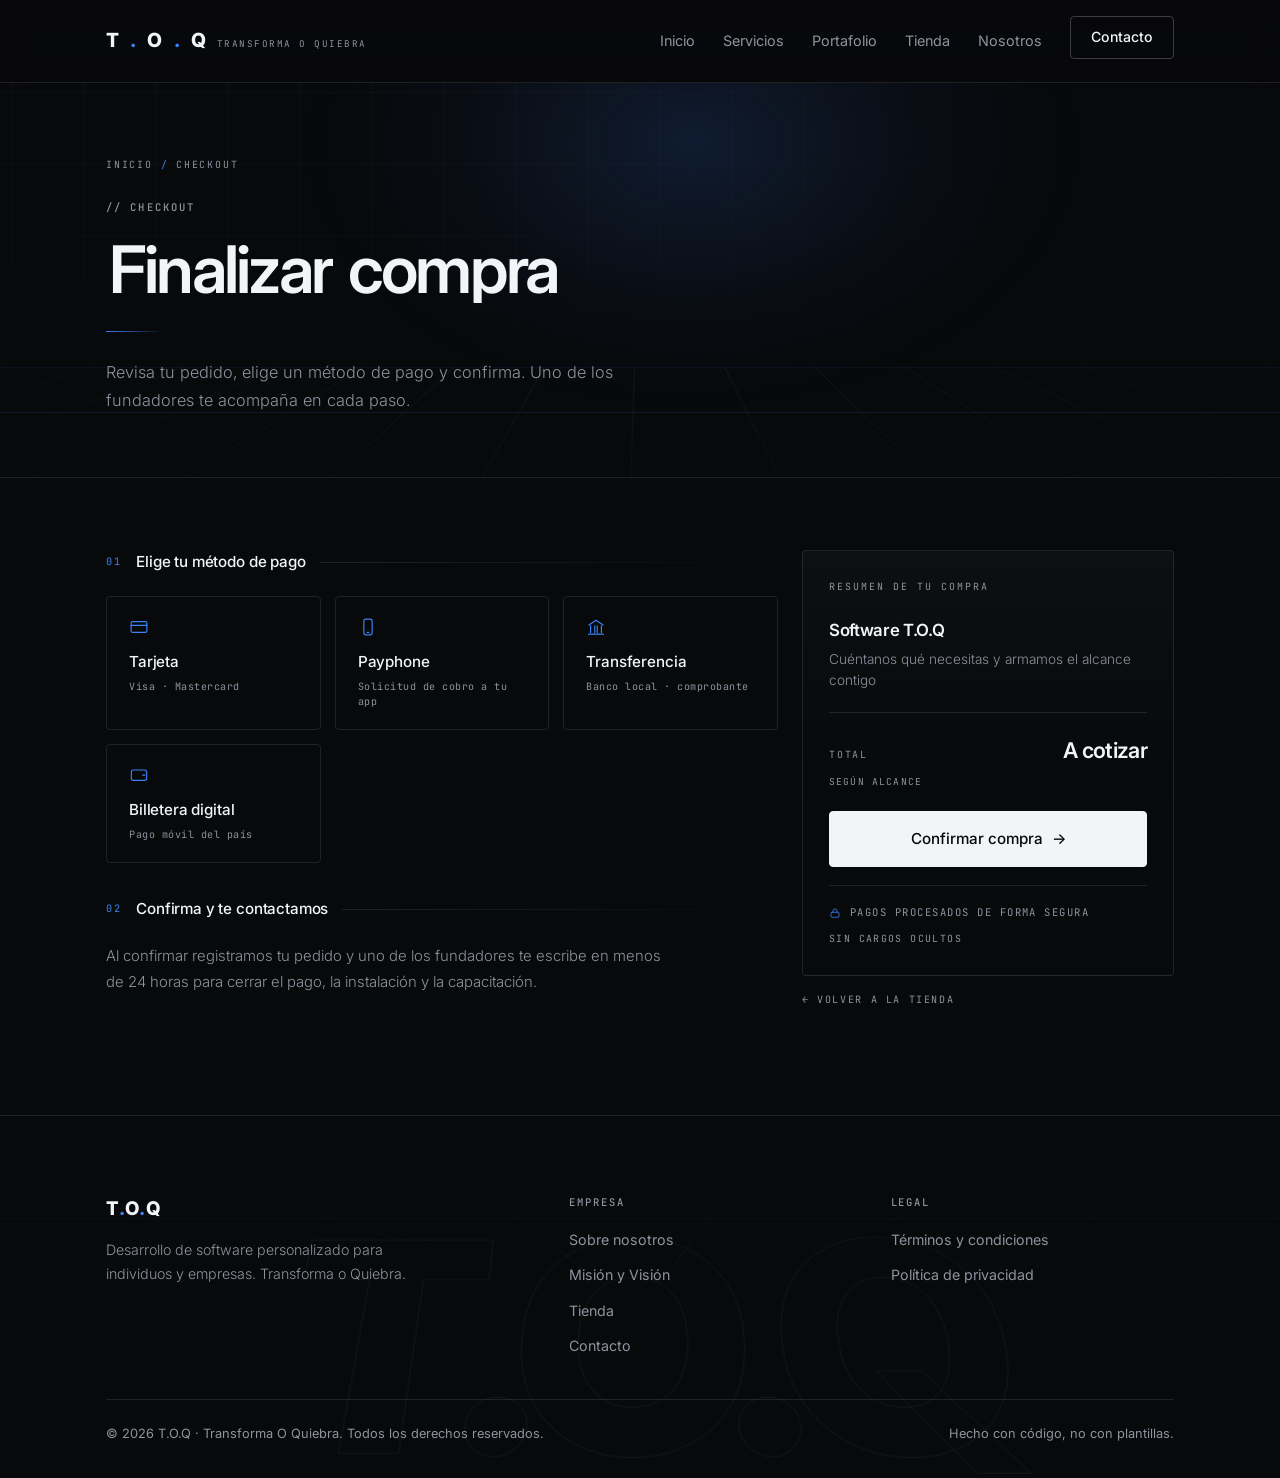
==== commit 6c3651da: "Modificacion paginas internas" ====
--- a/checkout.html
+++ b/checkout.html
@@ -2,219 +2,231 @@
 <html lang="es">
 <head>
   <meta charset="UTF-8">
-  <meta name="viewport" content="width=device-width, initial-scale=1.0">
+  <meta name="viewport" content="width=device-width, initial-scale=1">
   <title>Checkout — T.O.Q | Finalizar compra</title>
   <meta name="description" content="Finaliza tu compra de software T.O.Q eligiendo tu método de pago preferido.">
+  <meta name="theme-color" content="#08090b">
+  <link rel="preconnect" href="https://fonts.googleapis.com">
+  <link rel="preconnect" href="https://fonts.gstatic.com" crossorigin>
+  <link href="https://fonts.googleapis.com/css2?family=Inter:wght@300;400;500;600;700;800&family=JetBrains+Mono:wght@400;500&display=swap" rel="stylesheet">
   <link rel="stylesheet" href="css/styles.css">
 </head>
 <body>
-
-<header class="site-header">
-  <nav class="nav">
-    <a href="index.html" class="brand">T<span class="dot">.</span>O<span class="dot">.</span>Q <small>Transforma o Quiebra</small></a>
-    <button class="nav-toggle" aria-label="Abrir menú" aria-expanded="false">☰</button>
-    <ul class="nav-links">
-      <li><a href="index.html">Inicio</a></li>
-      <li><a href="index.html#servicios">Servicios</a></li>
-      <li><a href="index.html#portafolio">Portafolio</a></li>
-      <li><a href="tienda.html">Tienda</a></li>
-      <li><a href="sobre-nosotros.html">Nosotros</a></li>
-      <li><a href="index.html#contacto" class="nav-cta">Contacto</a></li>
-    </ul>
-  </nav>
-</header>
-
-<main>
-  <section class="page-hero">
-    <div class="container">
-      <span class="kicker">// Checkout</span>
-      <h1>Finalizar compra</h1>
-      <p>Revisa tu pedido, elige un método de pago y confirma. Nuestro equipo te acompaña en cada paso.</p>
+<div data-root style="background:var(--bg);color:var(--text);font-family:var(--sans);position:relative;overflow-x:hidden">
+
+  <div aria-hidden="true" style="position:fixed;top:0;left:0;right:0;height:2px;z-index:60;transform:scaleX(0);transform-origin:0 50%;background:linear-gradient(90deg,transparent,var(--accent));animation:toqProgress linear both;animation-timeline:scroll(root);pointer-events:none"></div>
+
+  <header data-header style="position:sticky;top:0;z-index:50;backdrop-filter:blur(18px) saturate(150%);-webkit-backdrop-filter:blur(18px) saturate(150%);background:rgba(8,9,11,.66);border-bottom:1px solid var(--border);transition:background .35s var(--eo),border-color .35s var(--eo)">
+    <nav data-nav style="max-width:var(--maxw);margin:0 auto;padding:16px 26px;display:flex;align-items:center;justify-content:space-between;gap:18px;position:relative;transition:padding .35s var(--eo)">
+      <a href="index.html" style="font-weight:800;font-size:1.22rem;letter-spacing:.06em;color:var(--text);display:flex;align-items:baseline;gap:10px">T<span style="color:var(--accent)">.</span>O<span style="color:var(--accent)">.</span>Q <small style="font-family:var(--mono);font-size:.58rem;font-weight:400;color:var(--muted);letter-spacing:.16em;text-transform:uppercase">Transforma o Quiebra</small></a>
+      <button class="x1" data-burger type="button" aria-label="Abrir menú" style="display:none;align-items:center;justify-content:center;width:40px;height:36px;background:transparent;border:1px solid var(--border);border-radius:var(--r);color:var(--text);cursor:pointer;font-size:1rem;transition:border-color .2s ease">≡</button>
+      <ul data-desknav style="display:flex;align-items:center;gap:28px">
+        <li><a class="x2 " data-navlink href="index.html" style="color:var(--muted);font-size:.9rem">Inicio</a></li>
+        <li><a class="x2 " data-navlink href="index.html#servicios" style="color:var(--muted);font-size:.9rem">Servicios</a></li>
+        <li><a class="x2 " data-navlink href="index.html#portafolio" style="color:var(--muted);font-size:.9rem">Portafolio</a></li>
+        <li><a class="x2 " data-navlink href="tienda.html" style="color:var(--muted);font-size:.9rem">Tienda</a></li>
+        <li><a class="x2 " data-navlink href="sobre-nosotros.html" style="color:var(--muted);font-size:.9rem">Nosotros</a></li>
+        <li><a class="x3" data-btn href="index.html#contacto" style="color:var(--text);border:1px solid var(--border-strong);padding:9px 20px;border-radius:var(--r);font-weight:500;font-size:.88rem;display:inline-block;transition:background .2s var(--eo),border-color .2s var(--eo),transform .2s var(--eo)">Contacto</a></li>
+      </ul>
+      <ul data-mobilenav style="position:absolute;top:100%;left:0;right:0;display:flex;flex-direction:column;gap:0;background:rgba(8,9,11,.97);backdrop-filter:blur(18px);-webkit-backdrop-filter:blur(18px);border-bottom:1px solid var(--border);padding:8px 26px 22px;animation:toqRise .4s var(--eo) both">
+          <li style="padding:11px 0;border-bottom:1px solid var(--border);animation:toqRise .45s var(--eo) 0.02s both"><a href="index.html" data-navclose style="color:var(--text);font-size:.98rem">Inicio</a></li>
+          <li style="padding:11px 0;border-bottom:1px solid var(--border);animation:toqRise .45s var(--eo) 0.06s both"><a href="index.html#servicios" data-navclose style="color:var(--text);font-size:.98rem">Servicios</a></li>
+          <li style="padding:11px 0;border-bottom:1px solid var(--border);animation:toqRise .45s var(--eo) 0.10s both"><a href="index.html#portafolio" data-navclose style="color:var(--text);font-size:.98rem">Portafolio</a></li>
+          <li style="padding:11px 0;border-bottom:1px solid var(--border);animation:toqRise .45s var(--eo) 0.14s both"><a href="tienda.html" data-navclose style="color:var(--text);font-size:.98rem">Tienda</a></li>
+          <li style="padding:11px 0;border-bottom:1px solid var(--border);animation:toqRise .45s var(--eo) 0.18s both"><a href="sobre-nosotros.html" data-navclose style="color:var(--text);font-size:.98rem">Nosotros</a></li>
+          <li style="padding:16px 0 0;animation:toqRise .45s var(--eo) .24s both"><a data-btn href="index.html#contacto" data-navclose style="display:block;text-align:center;color:var(--text);border:1px solid var(--border-strong);padding:12px 20px;border-radius:var(--r);font-weight:500">Contacto</a></li>
+        </ul>
+    </nav>
+  </header>
+
+  <main style="position:relative;z-index:1">
+
+    <section data-hero style="position:relative;padding:74px 0 62px;overflow:hidden;isolation:isolate;border-bottom:1px solid var(--border)">
+      <div aria-hidden="true" style="position:absolute;inset:0;z-index:-1;pointer-events:none;overflow:hidden">
+        <div style="position:absolute;inset:-16%;background-image:linear-gradient(rgba(255,255,255,.032) 1px,transparent 1px),linear-gradient(90deg,rgba(255,255,255,.032) 1px,transparent 1px);background-size:72px 72px;animation:toqGrid 26s linear infinite;-webkit-mask-image:radial-gradient(ellipse 70% 70% at 30% 20%,#000 0%,rgba(0,0,0,.3) 58%,transparent 80%);mask-image:radial-gradient(ellipse 70% 70% at 30% 20%,#000 0%,rgba(0,0,0,.3) 58%,transparent 80%)"></div>
+        <div data-floor style="position:absolute;inset:0;perspective:420px">
+          <div style="position:absolute;left:-70%;right:-70%;top:72%;height:150%;transform:rotateX(79deg);transform-origin:50% 0;overflow:hidden;-webkit-mask-image:linear-gradient(180deg,#000 0%,transparent 46%);mask-image:linear-gradient(180deg,#000 0%,transparent 46%)">
+            <div style="position:absolute;left:0;right:0;top:-90px;bottom:-90px;background-image:linear-gradient(var(--accent-line) 1px,transparent 1px),linear-gradient(90deg,rgba(255,255,255,.06) 1px,transparent 1px);background-size:90px 90px;animation:toqFloor 4.2s linear infinite;will-change:transform"></div>
+          </div>
+        </div>
+        <div data-aurora style="position:absolute;top:-56%;left:22%;width:min(820px,110vw);height:560px;background:radial-gradient(ellipse at center,var(--accent-soft) 0%,rgba(59,130,246,.04) 40%,transparent 68%);animation:toqDrift 24s ease-in-out infinite;will-change:transform"></div>
+        <div data-glow style="position:absolute;top:0;left:0;width:460px;height:460px;margin:-230px 0 0 -230px;background:radial-gradient(circle at center,rgba(59,130,246,.10) 0%,transparent 62%);opacity:0;transition:opacity .6s var(--eo),transform .5s var(--eo);will-change:transform"></div>
+      </div>
+      <div style="max-width:var(--maxw);margin:0 auto;padding:0 26px;position:relative">
+        <nav class="breadcrumb" aria-label="Ruta" style="font-family:var(--mono);font-size:.62rem;letter-spacing:.18em;text-transform:uppercase;color:var(--muted);margin-bottom:26px;animation:toqFade .8s var(--eo) both"><a href="index.html">Inicio</a> <span style="color:var(--accent)">/</span> Checkout</nav>
+        <span style="font-family:var(--mono);font-size:.66rem;font-weight:500;text-transform:uppercase;letter-spacing:.2em;color:var(--muted);display:block;margin-bottom:20px;animation:toqRise .8s var(--eo) .05s both">// Checkout</span>
+        <h1 style="font-size:clamp(2.3rem,6vw,4.1rem);font-weight:600;letter-spacing:-.042em;line-height:1.02;display:flex;flex-wrap:wrap;gap:0 .18em"><span style="display:inline-block;overflow:hidden;padding:0 .04em"><span style="display:inline-block;animation:toqFlip 1.05s var(--eo) 0.08s both">Finalizar</span></span> <span style="display:inline-block;overflow:hidden;padding:0 .04em"><span style="display:inline-block;animation:toqFlip 1.05s var(--eo) 0.17s both">compra</span></span></h1>
+        <div style="width:56px;height:1px;background:linear-gradient(90deg,var(--accent),transparent);margin:28px 0 0;transform:scaleX(0);transform-origin:0 50%;animation:toqGrow .9s var(--eo) .55s both"></div>
+        <p style="color:var(--muted);max-width:58ch;margin:26px 0 0;font-size:1.02rem;font-weight:300;line-height:1.75;text-wrap:pretty;animation:toqRise 1s var(--eo) .48s both">Revisa tu pedido, elige un método de pago y confirma. Uno de los fundadores te acompaña en cada paso.</p>
+      </div>
+    </section>
+
+    <section data-sec style="padding:72px 0 104px">
+      <div style="max-width:var(--maxw);margin:0 auto;padding:0 26px">
+      <div data-checkout id="checkout-main" style="display:grid;grid-template-columns:1fr 372px;gap:24px;align-items:start">
+
+        <div>
+          <div style="display:flex;align-items:center;gap:14px;margin-bottom:22px"><span style="font-family:var(--mono);font-size:.64rem;letter-spacing:.2em;color:var(--accent)">01</span><span style="font-size:.95rem;font-weight:500;letter-spacing:-.01em">Elige tu método de pago</span><span style="flex:1;height:1px;background:linear-gradient(90deg,var(--border),transparent)"></span></div>
+          <div data-paygrid style="display:grid;grid-template-columns:repeat(3,1fr);gap:14px">
+          <div class="x13 " data-pay role="button" tabindex="0" data-method="card" data-card data-reveal data-d="40" style="position:relative;overflow:hidden;border:1px solid var(--border);border-radius:var(--r);background:transparent;opacity:0;transform:perspective(1000px) translateY(30px) rotateX(8deg);transform-origin:50% 100%;filter:blur(7px);transition:opacity .85s var(--eo),transform .85s var(--eo),filter .85s var(--eo),border-color .3s var(--eo),background .3s var(--eo),box-shadow .45s var(--eo);padding:20px 22px;display:flex;flex-direction:column;gap:12px;cursor:pointer">
+            <div data-glare aria-hidden="true"></div>
+            <div style="display:flex;align-items:center;justify-content:space-between;gap:10px">
+              <div style="perspective:400px;display:flex"><svg data-lift width="20" height="20" viewBox="0 0 24 24" fill="none" stroke="currentColor" stroke-width="1.4" stroke-linecap="round" stroke-linejoin="round" style="color:var(--accent)"><rect x="2.5" y="5.5" width="19" height="13" rx="2"></rect><path d="M2.5 10h19"></path></svg></div>
+              <span data-checkmark aria-hidden="true" style="font-size:.8rem;color:var(--accent);opacity:0;transition:opacity .25s var(--eo)">&#10003;</span>
+            </div>
+            <div>
+              <div style="font-size:.95rem;font-weight:500;letter-spacing:-.01em">Tarjeta</div>
+              <div style="font-family:var(--mono);font-size:.63rem;color:var(--muted);letter-spacing:.05em;margin-top:5px;line-height:1.5">Visa · Mastercard</div>
+            </div>
+          </div>
+          <div class="x13 " data-pay role="button" tabindex="0" data-method="payphone" data-card data-reveal data-d="140" style="position:relative;overflow:hidden;border:1px solid var(--border);border-radius:var(--r);background:transparent;opacity:0;transform:perspective(1000px) translateY(30px) rotateX(8deg);transform-origin:50% 100%;filter:blur(7px);transition:opacity .85s var(--eo),transform .85s var(--eo),filter .85s var(--eo),border-color .3s var(--eo),background .3s var(--eo),box-shadow .45s var(--eo);padding:20px 22px;display:flex;flex-direction:column;gap:12px;cursor:pointer">
+            <div data-glare aria-hidden="true"></div>
+            <div style="display:flex;align-items:center;justify-content:space-between;gap:10px">
+              <div style="perspective:400px;display:flex"><svg data-lift width="20" height="20" viewBox="0 0 24 24" fill="none" stroke="currentColor" stroke-width="1.4" stroke-linecap="round" stroke-linejoin="round" style="color:var(--accent)"><rect x="7" y="2.5" width="10" height="19" rx="2.5"></rect><path d="M11 18.5h2"></path></svg></div>
+              <span data-checkmark aria-hidden="true" style="font-size:.8rem;color:var(--accent);opacity:0;transition:opacity .25s var(--eo)">&#10003;</span>
+            </div>
+            <div>
+              <div style="font-size:.95rem;font-weight:500;letter-spacing:-.01em">Payphone</div>
+              <div style="font-family:var(--mono);font-size:.63rem;color:var(--muted);letter-spacing:.05em;margin-top:5px;line-height:1.5">Solicitud de cobro a tu app</div>
+            </div>
+          </div>
+          <div class="x13 " data-pay role="button" tabindex="0" data-method="transfer" data-card data-reveal data-d="190" style="position:relative;overflow:hidden;border:1px solid var(--border);border-radius:var(--r);background:transparent;opacity:0;transform:perspective(1000px) translateY(30px) rotateX(8deg);transform-origin:50% 100%;filter:blur(7px);transition:opacity .85s var(--eo),transform .85s var(--eo),filter .85s var(--eo),border-color .3s var(--eo),background .3s var(--eo),box-shadow .45s var(--eo);padding:20px 22px;display:flex;flex-direction:column;gap:12px;cursor:pointer">
+            <div data-glare aria-hidden="true"></div>
+            <div style="display:flex;align-items:center;justify-content:space-between;gap:10px">
+              <div style="perspective:400px;display:flex"><svg data-lift width="20" height="20" viewBox="0 0 24 24" fill="none" stroke="currentColor" stroke-width="1.4" stroke-linecap="round" stroke-linejoin="round" style="color:var(--accent)"><path d="M3.5 9.5 12 4l8.5 5.5"></path><path d="M5.5 10.5v8m5-8v8m3-8v8m5-8v8M3 20.5h18"></path></svg></div>
+              <span data-checkmark aria-hidden="true" style="font-size:.8rem;color:var(--accent);opacity:0;transition:opacity .25s var(--eo)">&#10003;</span>
+            </div>
+            <div>
+              <div style="font-size:.95rem;font-weight:500;letter-spacing:-.01em">Transferencia</div>
+              <div style="font-family:var(--mono);font-size:.63rem;color:var(--muted);letter-spacing:.05em;margin-top:5px;line-height:1.5">Banco local · comprobante</div>
+            </div>
+          </div>
+          <div class="x13 " data-pay role="button" tabindex="0" data-method="wallet" data-card data-reveal data-d="240" style="position:relative;overflow:hidden;border:1px solid var(--border);border-radius:var(--r);background:transparent;opacity:0;transform:perspective(1000px) translateY(30px) rotateX(8deg);transform-origin:50% 100%;filter:blur(7px);transition:opacity .85s var(--eo),transform .85s var(--eo),filter .85s var(--eo),border-color .3s var(--eo),background .3s var(--eo),box-shadow .45s var(--eo);padding:20px 22px;display:flex;flex-direction:column;gap:12px;cursor:pointer">
+            <div data-glare aria-hidden="true"></div>
+            <div style="display:flex;align-items:center;justify-content:space-between;gap:10px">
+              <div style="perspective:400px;display:flex"><svg data-lift width="20" height="20" viewBox="0 0 24 24" fill="none" stroke="currentColor" stroke-width="1.4" stroke-linecap="round" stroke-linejoin="round" style="color:var(--accent)"><rect x="2.8" y="6" width="18.4" height="12.5" rx="2.5"></rect><path d="M16.5 12.2h2.5"></path></svg></div>
+              <span data-checkmark aria-hidden="true" style="font-size:.8rem;color:var(--accent);opacity:0;transition:opacity .25s var(--eo)">&#10003;</span>
+            </div>
+            <div>
+              <div style="font-size:.95rem;font-weight:500;letter-spacing:-.01em">Billetera digital</div>
+              <div style="font-family:var(--mono);font-size:.63rem;color:var(--muted);letter-spacing:.05em;margin-top:5px;line-height:1.5">Pago móvil del país</div>
+            </div>
+          </div>
+          </div>
+
+        <div data-panel id="panel-card" style="border:1px solid var(--border);border-radius:var(--r);padding:32px 34px;margin-top:20px;background:linear-gradient(180deg,rgba(255,255,255,.02),transparent 62%)">
+          <h3 style="font-size:1.05rem;font-weight:600;letter-spacing:-.02em;margin-bottom:14px">Pago con tarjeta de crédito o débito</h3>
+          <p style="color:var(--muted);font-size:.93rem;font-weight:300;line-height:1.75;text-wrap:pretty;margin-bottom:22px">Te pondremos en contacto con los desarrolladores para completar el pago a través con tarjeta.</p>
+            <a class="x8" data-btn href="https://wa.me/593983760090" target="_blank" rel="noopener" style="display:inline-flex;align-items:center;gap:10px;margin-top:22px;font-size:.9rem;color:var(--text);border:1px solid var(--accent-line);background:var(--accent-soft);border-radius:var(--r);padding:12px 20px;transition:border-color .25s var(--eo),background .25s var(--eo),transform .25s var(--eo)"><span aria-hidden="true" data-pulse style="width:6px;height:6px;border-radius:50%;background:var(--ok)"></span>Escribir por WhatsApp · +593 98 376 0090</a>
+          </form>
+        </div>
+        <div data-panel id="panel-paypal" style="border:1px solid var(--border);border-radius:var(--r);padding:32px 34px;margin-top:20px;background:linear-gradient(180deg,rgba(255,255,255,.02),transparent 62%)">
+          <h3 style="font-size:1.05rem;font-weight:600;letter-spacing:-.02em;margin-bottom:14px">Pago con PayPal</h3>
+          <p style="color:var(--muted);font-size:.93rem;font-weight:300;line-height:1.75;text-wrap:pretty">Te pondremos en contacto con los desarrolladores para completar el pago a través de PayPal.</p>
+          <a class="x8" data-btn href="https://wa.me/593983760090" target="_blank" rel="noopener" style="display:inline-flex;align-items:center;gap:10px;margin-top:18px;font-size:.9rem;color:var(--text);border:1px solid var(--accent-line);background:var(--accent-soft);border-radius:var(--r);padding:12px 20px;transition:border-color .25s var(--eo),background .25s var(--eo),transform .25s var(--eo)"><span aria-hidden="true" data-pulse style="width:6px;height:6px;border-radius:50%;background:var(--ok)"></span>Escribir por WhatsApp · +593 98 376 0090</a>
+        </div>
+        <div data-panel id="panel-payphone" style="border:1px solid var(--border);border-radius:var(--r);padding:32px 34px;margin-top:20px;background:linear-gradient(180deg,rgba(255,255,255,.02),transparent 62%)">
+          <h3 style="font-size:1.05rem;font-weight:600;letter-spacing:-.02em;margin-bottom:14px">Pago con Payphone</h3>
+          <p style="color:var(--muted);font-size:.93rem;font-weight:300;line-height:1.75;text-wrap:pretty">Recibirás una solicitud de cobro en tu app Payphone al confirmar el pedido.</p>
+          <a class="x8" data-btn href="https://wa.me/593983760090" target="_blank" rel="noopener" style="display:inline-flex;align-items:center;gap:10px;margin-top:18px;font-size:.9rem;color:var(--text);border:1px solid var(--accent-line);background:var(--accent-soft);border-radius:var(--r);padding:12px 20px;transition:border-color .25s var(--eo),background .25s var(--eo),transform .25s var(--eo)"><span aria-hidden="true" data-pulse style="width:6px;height:6px;border-radius:50%;background:var(--ok)"></span>Escribir por WhatsApp · +593 98 376 0090</a>
+        </div>
+        <div data-panel id="panel-transfer" style="border:1px solid var(--border);border-radius:var(--r);padding:32px 34px;margin-top:20px;background:linear-gradient(180deg,rgba(255,255,255,.02),transparent 62%)">
+          <h3 style="font-size:1.05rem;font-weight:600;letter-spacing:-.02em;margin-bottom:14px">Transferencia bancaria local</h3>
+          <p style="color:var(--muted);font-size:.93rem;font-weight:300;line-height:1.75;text-wrap:pretty">Te enviamos los datos de la cuenta por WhatsApp y verificamos tu comprobante. <strong style="color:var(--text);font-weight:500">Tu licencia se activa al confirmar el pago.</strong></p>
+          <a class="x8" data-btn href="https://wa.me/593983760090" target="_blank" rel="noopener" style="display:inline-flex;align-items:center;gap:10px;margin-top:18px;font-size:.9rem;color:var(--text);border:1px solid var(--accent-line);background:var(--accent-soft);border-radius:var(--r);padding:12px 20px;transition:border-color .25s var(--eo),background .25s var(--eo),transform .25s var(--eo)"><span aria-hidden="true" data-pulse style="width:6px;height:6px;border-radius:50%;background:var(--ok)"></span>Escribir por WhatsApp · +593 98 376 0090</a>
+        </div>
+        <div data-panel id="panel-wallet" style="border:1px solid var(--border);border-radius:var(--r);padding:32px 34px;margin-top:20px;background:linear-gradient(180deg,rgba(255,255,255,.02),transparent 62%)">
+          <h3 style="font-size:1.05rem;font-weight:600;letter-spacing:-.02em;margin-bottom:14px">Billetera digital</h3>
+          <p style="color:var(--muted);font-size:.93rem;font-weight:300;line-height:1.75;text-wrap:pretty">Pago móvil del país: coordinamos el envío y validamos el comprobante en el momento.</p>
+          <a class="x8" data-btn href="https://wa.me/593983760090" target="_blank" rel="noopener" style="display:inline-flex;align-items:center;gap:10px;margin-top:18px;font-size:.9rem;color:var(--text);border:1px solid var(--accent-line);background:var(--accent-soft);border-radius:var(--r);padding:12px 20px;transition:border-color .25s var(--eo),background .25s var(--eo),transform .25s var(--eo)"><span aria-hidden="true" data-pulse style="width:6px;height:6px;border-radius:50%;background:var(--ok)"></span>Escribir por WhatsApp · +593 98 376 0090</a>
+        </div>
+
+          <div style="margin-top:34px">
+            <div style="display:flex;align-items:center;gap:14px;margin-bottom:22px"><span style="font-family:var(--mono);font-size:.64rem;letter-spacing:.2em;color:var(--accent)">02</span><span style="font-size:.95rem;font-weight:500;letter-spacing:-.01em">Confirma y te contactamos</span><span style="flex:1;height:1px;background:linear-gradient(90deg,var(--border),transparent)"></span></div>
+            <p style="color:var(--muted);font-size:.93rem;font-weight:300;line-height:1.75;text-wrap:pretty;max-width:64ch">Al confirmar registramos tu pedido y uno de los fundadores te escribe en menos de 24 horas para cerrar el pago, la instalación y la capacitación.</p>
+          </div>
+        </div>
+
+        <aside data-sticky style="position:sticky;top:100px">
+          <div data-reveal style="border:1px solid var(--border);border-radius:var(--r);background:linear-gradient(180deg,rgba(255,255,255,.028),transparent 62%);padding:28px 26px;opacity:0;transform:translateY(20px);transition:opacity .8s var(--eo),transform .8s var(--eo)">
+            <span style="font-family:var(--mono);font-size:.62rem;letter-spacing:.2em;text-transform:uppercase;color:var(--muted);display:block;margin-bottom:22px">Resumen de tu compra</span>
+            <div style="display:flex;gap:14px;align-items:flex-start;padding-bottom:20px;border-bottom:1px solid var(--border)">
+              <img id="order-logo" src="assets/img/productos/obtenya/obtenya-logo.png" alt="" width="38" height="38" style="width:38px;height:38px;object-fit:contain;border-radius:3px;flex:0 0 auto">
+              <div>
+                <div id="order-name" style="font-size:1.05rem;font-weight:600;letter-spacing:-.02em">ObtenYA</div>
+                <div id="order-desc" style="color:var(--muted);font-size:.85rem;font-weight:300;line-height:1.6;margin-top:5px">Prospección y scraping con IA para toda Latinoamérica</div>
+              </div>
+            </div>
+            <div style="display:flex;align-items:baseline;justify-content:space-between;gap:12px;padding:20px 0 6px">
+              <span style="font-family:var(--mono);font-size:.62rem;letter-spacing:.18em;text-transform:uppercase;color:var(--muted)">Total</span>
+              <span id="order-total" style="font-size:1.35rem;font-weight:600;letter-spacing:-.03em;text-align:right">$0 · $25 · $65 <span style="font-size:.72rem;color:var(--muted);font-weight:300;letter-spacing:0">/mes USD</span></span>
+            </div>
+            <div id="order-note" style="font-family:var(--mono);font-size:.6rem;letter-spacing:.12em;text-transform:uppercase;color:var(--muted);margin-bottom:22px">Suscripción · cancela cuando quieras</div>
+            <div data-hint id="select-method-hint" style="color:#f87171;font-size:.8rem;margin-bottom:14px;animation:toqFade .25s ease both">Selecciona un método de pago para continuar.</div>
+            <button class="x15" data-btn data-inv id="confirm-purchase" type="button" style="display:inline-flex;align-items:center;justify-content:center;gap:9px;padding:13px 26px;border-radius:var(--r);font-weight:500;font-size:.9rem;background:var(--text);color:var(--bg);border:1px solid var(--text);white-space:nowrap;transition:background .2s var(--eo),transform .2s var(--eo),box-shadow .35s var(--eo);width:100%;padding:15px 26px;font-size:.95rem;cursor:pointer">Confirmar compra <span data-arrow>&#8594;</span></button>
+            <div style="margin-top:18px;padding-top:18px;border-top:1px solid var(--border);display:grid;gap:10px">
+              <span style="font-family:var(--mono);font-size:.66rem;letter-spacing:.14em;text-transform:uppercase;color:var(--muted);display:inline-flex;align-items:center;gap:9px"><svg width="12" height="12" viewBox="0 0 24 24" fill="none" stroke="currentColor" stroke-width="1.6" stroke-linecap="round" style="color:var(--accent)"><rect x="4" y="10.5" width="16" height="10" rx="2"></rect><path d="M8 10.5V7.8a4 4 0 0 1 8 0v2.7"></path></svg>Pagos procesados de forma segura</span>
+              <span style="font-family:var(--mono);font-size:.62rem;letter-spacing:.14em;text-transform:uppercase;color:var(--muted)">Sin cargos ocultos</span>
+            </div>
+          </div>
+          <a class="x2 " href="tienda.html" style="display:inline-block;margin-top:16px;font-family:var(--mono);font-size:.63rem;letter-spacing:.16em;text-transform:uppercase;color:var(--muted)">&#8592; Volver a la tienda</a>
+        </aside>
+      </div>
+
+      <div data-conf id="confirmation" style="max-width:620px;margin:0 auto;text-align:center;border:1px solid var(--border);border-radius:var(--r);padding:64px 48px;background:radial-gradient(120% 120% at 50% 0%,var(--accent-soft) 0%,transparent 58%)">
+        <div style="width:46px;height:46px;border-radius:50%;border:1px solid rgba(74,222,128,.45);color:var(--ok);display:flex;align-items:center;justify-content:center;margin:0 auto 26px;font-size:1.1rem" data-pulse>&#10003;</div>
+        <h2 style="font-size:clamp(1.6rem,3.6vw,2.2rem);font-weight:600;letter-spacing:-.035em;margin-bottom:14px">Solicitud recibida</h2>
+        <p id="conf-product" style="font-family:var(--mono);font-size:.68rem;letter-spacing:.16em;text-transform:uppercase;color:var(--accent);margin-bottom:18px"></p>
+        <p style="color:var(--muted);font-size:1rem;font-weight:300;line-height:1.75;text-wrap:pretty;margin-bottom:32px">Nuestro equipo se pondrá en contacto contigo en las próximas horas para completar el pago y coordinar la entrega e instalación de tu software.</p>
+        <div data-cta-row style="display:flex;gap:12px;justify-content:center;flex-wrap:wrap">
+          <a class="x10" data-btn data-inv id="conf-whatsapp" href="https://wa.me/593983760090" target="_blank" rel="noopener" style="display:inline-flex;align-items:center;justify-content:center;gap:9px;padding:13px 26px;border-radius:var(--r);font-weight:500;font-size:.9rem;background:var(--text);color:var(--bg);border:1px solid var(--text);white-space:nowrap;transition:background .2s var(--eo),transform .2s var(--eo),box-shadow .35s var(--eo)">Enviar pedido por WhatsApp <span data-arrow>&#8594;</span></a>
+          <a class="x9" data-btn href="index.html" style="display:inline-flex;align-items:center;justify-content:center;gap:9px;padding:13px 24px;border-radius:var(--r);font-weight:500;font-size:.9rem;color:var(--text);border:1px solid var(--border-strong);white-space:nowrap;transition:background .2s var(--eo),border-color .2s var(--eo),transform .2s var(--eo)">Volver al inicio</a>
+        </div>
+      </div>
+      </div>
+    </section>
+
+  </main>
+
+  <footer style="border-top:1px solid var(--border);background:var(--bg);padding:78px 0 34px;position:relative;overflow:hidden">
+    <div aria-hidden="true" style="position:absolute;left:0;right:0;bottom:0;height:58%;perspective:340px;pointer-events:none;opacity:.5">
+      <div style="position:absolute;left:-60%;right:-60%;top:0;height:220%;transform:rotateX(80deg);transform-origin:50% 0;overflow:hidden;-webkit-mask-image:linear-gradient(180deg,#000,transparent 55%);mask-image:linear-gradient(180deg,#000,transparent 55%)">
+        <div style="position:absolute;left:0;right:0;top:-90px;bottom:-90px;background-image:linear-gradient(var(--accent-line) 1px,transparent 1px),linear-gradient(90deg,rgba(255,255,255,.06) 1px,transparent 1px);background-size:90px 90px;animation:toqFloor 5.6s linear infinite;will-change:transform"></div>
+      </div>
     </div>
-  </section>
-
-  <div class="checkout-layout container">
-
-    <!-- ===== Flujo principal de checkout ===== -->
-    <div id="checkout-main">
-
-      <!-- Resumen de la compra -->
-      <div class="order-summary reveal visible">
-        <h2>Resumen de tu compra</h2>
-        <div class="order-row">
-          <div>
-            <div class="o-name" id="order-name">Gym System Medicore</div>
-            <div class="o-desc" id="order-desc">Software de gestión integral para gimnasios</div>
-          </div>
-          <div id="order-price">$499 USD</div>
-        </div>
-        <div class="order-row total">
-          <span>Total</span>
-          <span id="order-total">$499 USD</span>
-        </div>
-      </div>
-
-      <p class="secure-note"><span class="lock">🔒</span> Pagos procesados de forma segura</p>
-
-      <!-- Carrusel de métodos de pago -->
-      <div class="section-head" style="margin-bottom: 20px;">
-        <h2 style="font-size: 1.2rem;">Elige tu método de pago</h2>
-        <p class="section-sub" style="font-size: 0.9rem;">Desliza para ver todas las opciones y haz clic en una para continuar.</p>
-      </div>
-
-      <div class="pay-carousel-wrap">
-        <button class="carousel-arrow prev" id="carousel-prev" aria-label="Anterior">‹</button>
-        <div class="pay-carousel" id="pay-carousel">
-
-          <div class="pay-card" data-method="card" role="button" tabindex="0">
-            <div class="pay-icon">💳</div>
-            <div class="pay-name">Tarjeta</div>
-            <div class="pay-sub">Visa · Mastercard · crédito/débito</div>
-          </div>
-
-          <div class="pay-card" data-method="paypal" role="button" tabindex="0">
-            <div class="pay-icon">🅿️</div>
-            <div class="pay-name">PayPal</div>
-            <div class="pay-sub">Pago con tu cuenta PayPal</div>
-          </div>
-
-          <div class="pay-card" data-method="payphone" role="button" tabindex="0">
-            <div class="pay-icon">📲</div>
-            <div class="pay-name">Payphone</div>
-            <div class="pay-sub">Pago con app Payphone</div>
-          </div>
-
-          <div class="pay-card" data-method="transfer" role="button" tabindex="0">
-            <div class="pay-icon">🏦</div>
-            <div class="pay-name">Transferencia</div>
-            <div class="pay-sub">Transferencia bancaria local</div>
-          </div>
-
-          <div class="pay-card" data-method="wallet" role="button" tabindex="0">
-            <div class="pay-icon">📱</div>
-            <div class="pay-name">Billetera digital</div>
-            <div class="pay-sub">[Pago móvil del país — editable]</div>
-          </div>
-
-          <div class="pay-card disabled" data-method="crypto" role="button" aria-disabled="true">
-            <div class="pay-icon">₿</div>
-            <div class="pay-name">Criptomonedas</div>
-            <div class="pay-sub">Próximamente</div>
-          </div>
-
-        </div>
-        <button class="carousel-arrow next" id="carousel-next" aria-label="Siguiente">›</button>
-      </div>
-
-      <!-- ===== Paneles por método ===== -->
-
-      <!-- Tarjeta: maqueta de UI. La tokenización/procesamiento real es de la pasarela. -->
-      <div class="pay-panel" id="panel-card">
-        <h3>💳 Pago con tarjeta de crédito/débito</h3>
-        <!-- TODO: integrar API key real de Stripe aquí (Stripe Elements reemplaza este formulario).
-             Este formulario es solo interfaz: no captura ni envía datos reales. -->
-        <form id="card-form">
-          <div class="form-group">
-            <label for="card-name">Nombre en la tarjeta</label>
-            <input class="form-control" type="text" id="card-name" autocomplete="off" placeholder="Como aparece en la tarjeta" required>
-          </div>
-          <div class="form-group">
-            <label for="card-number">Número de tarjeta</label>
-            <input class="form-control" type="text" id="card-number" inputmode="numeric" autocomplete="off" placeholder="•••• •••• •••• ••••" maxlength="19" required>
-          </div>
-          <div class="form-row">
-            <div class="form-group">
-              <label for="card-exp">Vencimiento</label>
-              <input class="form-control" type="text" id="card-exp" autocomplete="off" placeholder="MM/AA" maxlength="5" required>
-            </div>
-            <div class="form-group">
-              <label for="card-cvv">CVV</label>
-              <input class="form-control" type="password" id="card-cvv" autocomplete="off" placeholder="•••" maxlength="4" required>
-            </div>
-          </div>
-          <p class="instructions" style="margin-bottom: 16px;">Al conectar la pasarela real, este paso se procesará de forma segura por el proveedor certificado (PCI-DSS). Ningún dato de tarjeta se guarda en este sitio.</p>
-          <button type="submit" class="btn btn-primary btn-block">Pagar con tarjeta</button>
-        </form>
-      </div>
-
-      <div class="pay-panel" id="panel-paypal">
-        <h3>🅿️ Pago con PayPal</h3>
-        <p class="instructions">Te pondremos en contacto con los desarrolladores para completar el pago a través de PayPal.</p>
-        <!-- TODO: integrar PayPal aquí (SDK oficial de PayPal Buttons con client-id real del comercio). -->
-        <button class="btn btn-primary btn-block" style="margin-top: 18px;" data-gateway-pending>Continuar con PayPal</button>
-      </div>
-
-      <div class="pay-panel" id="panel-payphone">
-        <h3>📲 Pago con Payphone</h3>
-        <p class="instructions">Te pondremos en contacto con los desarrolladores para recibir una solicitud de cobro al confirmar.</p>
-        <!-- TODO: integrar Payphone aquí (Cajita de Pagos / API con token real del comercio). -->
-          <a class="channel" href="https://wa.me/593983760090" target="_blank" rel="noopener">
-            <span>WhatsApp<small>[+593 983760090]</small></span>
-          </a>
-      </div>
-
-      <div class="pay-panel" id="panel-transfer">
-        <h3>🏦 Transferencia bancaria local</h3>
-        <p class="instructions">Te pondremos en contacto con nuestros desarrolladores para proporcionarte los datos de transferencia. 
-          <strong>Tu licencia se activa al confirmar el pago.</strong></p>
-        <div class="bank-details">
-          <!-- Placeholders: reemplazar con los datos bancarios reales de T.O.Q -->
-          <a class="channel" href="https://wa.me/593983760090" target="_blank" rel="noopener">
-            <span>WhatsApp<small>[+593 983760090]</small></span>
-          </a>
-      </div>
-
-      <!-- Confirmar -->
-      <p class="form-error" id="select-method-hint" style="text-align:center; margin-bottom: 12px;">Selecciona un método de pago para continuar.</p>
-      <button class="btn btn-primary btn-block" id="confirm-purchase" style="font-size: 1.05rem; padding: 16px;">Confirmar compra</button>
-      <p class="secure-note" style="margin-top: 18px;"><span class="lock">🔒</span> Pagos procesados de forma segura · Sin cargos ocultos</p>
+    <div aria-hidden="true" style="position:absolute;left:50%;bottom:-6%;transform:translateX(-50%) perspective(700px) rotateX(24deg);font-size:clamp(7rem,26vw,20rem);font-weight:800;letter-spacing:-.05em;line-height:1;color:transparent;-webkit-text-stroke:1px rgba(255,255,255,.05);pointer-events:none;user-select:none;white-space:nowrap">T.O.Q</div>
+    <div style="max-width:var(--maxw);margin:0 auto;padding:0 26px;position:relative">
+      <div data-split style="display:grid;grid-template-columns:1.5fr 1fr 1fr;gap:38px;margin-bottom:40px">
+        <div data-reveal style="opacity:0;transform:translateY(20px);transition:opacity .7s var(--eo),transform .7s var(--eo)">
+          <a href="index.html" style="font-weight:800;font-size:1.18rem;letter-spacing:.06em;color:var(--text)">T<span style="color:var(--accent)">.</span>O<span style="color:var(--accent)">.</span>Q</a>
+          <p style="margin-top:14px;color:var(--muted);font-size:.89rem;max-width:300px;font-weight:300;line-height:1.7">Desarrollo de software personalizado para individuos y empresas. Transforma o Quiebra.</p>
+        </div>
+        <div data-reveal data-d="90" style="opacity:0;transform:translateY(20px);transition:opacity .7s var(--eo),transform .7s var(--eo)">
+          <h4 style="font-family:var(--mono);font-size:.66rem;text-transform:uppercase;letter-spacing:.18em;color:var(--muted);margin-bottom:16px;font-weight:500">Empresa</h4>
+          <ul style="display:grid;gap:10px">
+            <li><a data-flink href="sobre-nosotros.html" style="color:var(--muted);font-size:.89rem">Sobre nosotros</a></li>
+            <li><a data-flink href="mision-vision.html" style="color:var(--muted);font-size:.89rem">Misión y Visión</a></li>
+            <li><a data-flink href="tienda.html" style="color:var(--muted);font-size:.89rem">Tienda</a></li>
+            <li><a data-flink href="index.html#contacto" style="color:var(--muted);font-size:.89rem">Contacto</a></li>
+          </ul>
+        </div>
+        <div data-reveal data-d="170" style="opacity:0;transform:translateY(20px);transition:opacity .7s var(--eo),transform .7s var(--eo)">
+          <h4 style="font-family:var(--mono);font-size:.66rem;text-transform:uppercase;letter-spacing:.18em;color:var(--muted);margin-bottom:16px;font-weight:500">Legal</h4>
+          <ul style="display:grid;gap:10px">
+            <li><a data-flink href="terminos-condiciones.html" style="color:var(--muted);font-size:.89rem">Términos y condiciones</a></li>
+            <li><a data-flink href="politica-privacidad.html" style="color:var(--muted);font-size:.89rem">Política de privacidad</a></li>
+          </ul>
+        </div>
+      </div>
+      <div style="border-top:1px solid var(--border);padding-top:24px;display:flex;justify-content:space-between;flex-wrap:wrap;gap:10px;color:var(--muted);font-size:.8rem">
+        <span>© <span data-year>2026</span> T.O.Q · Transforma O Quiebra. Todos los derechos reservados.</span>
+        <span>Hecho con código, no con plantillas.</span>
+      </div>
     </div>
-
-    <!-- ===== Pantalla de confirmación (sin pasarela real conectada) ===== -->
-    <div class="confirmation" id="confirmation">
-      <div class="check">✓</div>
-      <h2>Solicitud recibida</h2>
-      <p><strong id="conf-product" style="color: var(--text);"></strong></p>
-      <p>Nuestro equipo se pondrá en contacto contigo en las próximas horas para completar el pago y coordinar la entrega e instalación de tu software.</p>
-      <a href="#" id="conf-whatsapp" class="btn btn-primary" target="_blank" rel="noopener">Enviar pedido por WhatsApp</a>
-      <a href="index.html" class="btn btn-ghost">Volver al inicio</a>
-    </div>
-
-  </div>
-</main>
-
-<footer class="site-footer">
-  <div class="container">
-    <div class="footer-grid">
-      <div>
-        <a href="index.html" class="brand">T<span class="dot">.</span>O<span class="dot">.</span>Q</a>
-        <p style="margin-top:14px;">Desarrollo de software personalizado para individuos y empresas. Transforma o Quiebra.</p>
-      </div>
-      <div>
-        <h4>Empresa</h4>
-        <ul>
-          <li><a href="sobre-nosotros.html">Sobre nosotros</a></li>
-          <li><a href="mision-vision.html">Misión y Visión</a></li>
-          <li><a href="tienda.html">Tienda</a></li>
-          <li><a href="index.html#contacto">Contacto</a></li>
-        </ul>
-      </div>
-      <div>
-        <h4>Legal</h4>
-        <ul>
-          <li><a href="terminos-condiciones.html">Términos y condiciones</a></li>
-          <li><a href="politica-privacidad.html">Política de privacidad</a></li>
-        </ul>
-      </div>
-    </div>
-    <div class="footer-bottom">
-      <span>© <span data-year></span> T.O.Q — Transforma O Quiebra. Todos los derechos reservados.</span>
-      <span>Hecho con código, no con plantillas.</span>
-    </div>
-  </div>
-</footer>
-
-<script src="js/main.js"></script>
-<script src="js/checkout.js"></script>
+  </footer>
+
+</div>
+<script src="js/main.js" defer></script>
+<script src="js/checkout.js" defer></script>
 </body>
 </html>
--- a/css/styles.css
+++ b/css/styles.css
@@ -1,695 +1,191 @@
 /* ============================================================
-   T.O.Q — Transforma O Quiebra · Hoja de estilos global
-   Estética: minimalista-futurista (dark, acento cian/violeta)
+   T.O.Q — Transforma o Quiebra · Hoja de estilos global
+   Vanilla CSS. Sin build, sin dependencias.
    ============================================================ */
 
-:root {
-  --bg: #08090b;
-  --bg-soft: #0c0e11;
-  --surface: transparent;
-  --surface-2: rgba(255, 255, 255, 0.02);
-  --border: rgba(255, 255, 255, 0.10);
-  --border-strong: rgba(255, 255, 255, 0.22);
-  --text: #f2f4f7;
-  --muted: #8d949e;
-  --accent: #3b82f6;
-  --accent-2: #3b82f6;
-  --accent-glow: rgba(59, 130, 246, 0.18);
-  --ok: #4ade80;
-  --radius: 4px;
-  --maxw: 1080px;
-  --font: "Inter", "SF Pro Display", -apple-system, BlinkMacSystemFont, "Segoe UI", Roboto, sans-serif;
-  --mono: "Inter", "SF Pro Display", -apple-system, BlinkMacSystemFont, "Segoe UI", Roboto, sans-serif;
+:root{
+  --bg:#08090b; --bg-soft:#0c0e11;
+  --border:rgba(255,255,255,.10); --border-strong:rgba(255,255,255,.22);
+  --text:#f2f4f7; --muted:#8d949e;
+  --accent:#3b82f6; --accent-soft:rgba(59,130,246,.16); --accent-line:rgba(59,130,246,.32);
+  --ok:#4ade80; --r:4px; --maxw:1120px;
+  --eo:cubic-bezier(.23,1,.32,1); --eio:cubic-bezier(.77,0,.175,1);
+  --sans:"Inter",-apple-system,BlinkMacSystemFont,"Segoe UI",Roboto,sans-serif;
+  --mono:"JetBrains Mono",ui-monospace,SFMono-Regular,Menlo,monospace;
+}
+*{margin:0;padding:0;box-sizing:border-box}
+html{scroll-behavior:smooth}
+body{background:var(--bg);color:var(--text);font-family:var(--sans);line-height:1.6;-webkit-font-smoothing:antialiased;overflow-x:hidden}
+img{max-width:100%;display:block}
+ul{list-style:none}
+input,textarea,button{font:inherit;color:inherit}
+a{color:var(--accent);text-decoration:none;transition:color .2s ease}
+a:hover{color:var(--text)}
+::selection{background:var(--accent);color:#08090b}
+:focus-visible{outline:1px solid var(--text);outline-offset:3px}
+section[id]{scroll-margin-top:86px}
+[data-btn]{position:relative;overflow:hidden;isolation:isolate}
+[data-btn]::after{content:"";position:absolute;inset:0;background:linear-gradient(105deg,transparent 38%,rgba(255,255,255,.20) 50%,transparent 62%);transform:translateX(-135%);transition:transform .75s var(--eo);pointer-events:none;z-index:2}
+[data-btn]:hover::after{transform:translateX(135%)}
+[data-btn][data-inv]::after{background:linear-gradient(105deg,transparent 38%,rgba(8,9,11,.14) 50%,transparent 62%)}
+[data-arrow]{display:inline-block;transition:transform .3s var(--eo)}
+[data-btn]:hover [data-arrow]{transform:translateX(5px)}
+[data-zoom]{transition:transform .8s var(--eo)}
+[data-card]:hover [data-zoom]{transform:scale(1.05)}
+[data-team]:hover [data-photo],[data-team]:focus-visible [data-photo],[data-team][data-color] [data-photo]{filter:grayscale(0) contrast(1)!important;transform:scale(1.03)}
+[data-navlink]{position:relative}
+[data-navlink]::after{content:"";position:absolute;left:0;bottom:-7px;height:1px;width:100%;background:var(--accent);transform:scaleX(0);transform-origin:0 50%;transition:transform .32s var(--eo)}
+[data-navlink]:hover::after,[data-navlink][data-on]::after{transform:scaleX(1)}
+[data-tech] span{font-family:var(--mono);font-size:.8rem;letter-spacing:.04em;color:var(--muted);white-space:nowrap;transition:color .25s ease,opacity .25s ease;opacity:.75}
+[data-tech] span:hover{color:var(--text);opacity:1}
+[data-tech]:hover{animation-play-state:paused}
+[data-tick]::before{content:"";position:absolute;left:0;top:.68em;width:9px;height:1px;background:var(--accent);transform-origin:0 50%;transition:width .35s var(--eo)}
+[data-card]:hover [data-tick]::before,[data-feature]:hover [data-tick]::before{width:15px}
+[data-flink]:hover{color:var(--text)}
+@keyframes toqRise{from{opacity:0;transform:translateY(28px);filter:blur(9px)}to{opacity:1;transform:translateY(0);filter:blur(0)}}
+@keyframes toqFade{from{opacity:0}to{opacity:1}}
+@keyframes toqTrack{from{opacity:0;letter-spacing:.85em}to{opacity:1;letter-spacing:.32em}}
+@keyframes toqSheen{0%{transform:translateX(-115%)}100%{transform:translateX(115%)}}
+@keyframes toqDrift{0%{transform:translate3d(0,0,0) scale(1)}50%{transform:translate3d(5%,4%,0) scale(1.14)}100%{transform:translate3d(0,0,0) scale(1)}}
+@keyframes toqDrift2{0%{transform:translate3d(0,0,0) scale(1.06)}50%{transform:translate3d(-6%,-5%,0) scale(.94)}100%{transform:translate3d(0,0,0) scale(1.06)}}
+@keyframes toqGrid{from{transform:translate3d(0,0,0)}to{transform:translate3d(-72px,-72px,0)}}
+@keyframes toqMarquee{from{transform:translate3d(0,0,0)}to{transform:translate3d(-50%,0,0)}}
+@keyframes toqScan{0%{transform:translateY(-8%);opacity:0}14%{opacity:.85}86%{opacity:.85}100%{transform:translateY(100%);opacity:0}}
+@keyframes toqProgress{from{transform:scaleX(0)}to{transform:scaleX(1)}}
+@keyframes toqSpin{to{transform:rotate(360deg)}}
+@keyframes toqPulse{0%{box-shadow:0 0 0 0 rgba(74,222,128,.55)}70%{box-shadow:0 0 0 7px rgba(74,222,128,0)}100%{box-shadow:0 0 0 0 rgba(74,222,128,0)}}
+[data-pulse]{animation:toqPulse 2.1s var(--eo) infinite}
+[data-out]{transition:transform .3s var(--eo)}
+[data-slide]{opacity:0;transform:scale(1.045);transition:opacity .75s var(--eo),transform 1.15s var(--eo)}
+[data-slide][data-on]{opacity:1;transform:scale(1)}
+[data-tab]{font-family:var(--mono);font-size:.6rem;letter-spacing:.14em;text-transform:uppercase;color:var(--muted);background:transparent;border:1px solid var(--border);border-radius:var(--r);padding:7px 12px;cursor:pointer;transition:color .25s var(--eo),border-color .25s var(--eo),background .25s var(--eo)}
+[data-tab]:hover{color:var(--text);border-color:var(--border-strong)}
+[data-tab][data-on]{color:var(--text);border-color:var(--accent-line);background:var(--accent-soft)}
+[data-tablet]{transition:transform .7s var(--eo),box-shadow .7s var(--eo)}
+[data-card]:hover [data-tablet]{transform:translateY(-10px) rotate(-1.5deg) scale(1.04)}
+[data-btn]:hover [data-out]{transform:translate(3px,-3px)}
+@keyframes toqGrow{from{transform:scaleX(0)}to{transform:scaleX(1)}}
+@keyframes toqFlip{from{opacity:0;transform:perspective(900px) rotateX(56deg) translateY(36%);filter:blur(10px)}to{opacity:1;transform:perspective(900px) rotateX(0deg) translateY(0);filter:blur(0)}}
+@keyframes toqFloor{from{transform:translate3d(0,0,0)}to{transform:translate3d(0,90px,0)}}
+@keyframes toqCeil{from{transform:translate3d(0,0,0)}to{transform:translate3d(0,-90px,0)}}
+@keyframes toqOrbit{from{transform:rotate(0deg)}to{transform:rotate(360deg)}}
+[data-glare]{position:absolute;inset:0;border-radius:inherit;pointer-events:none;opacity:0;transition:opacity .4s var(--eo);z-index:3;mix-blend-mode:screen}
+[data-card]:hover [data-glare],[data-frame]:hover [data-glare]{opacity:1}
+[data-depth]{transition:opacity .5s var(--eo)}
+[data-lift]{transition:transform .5s var(--eo),filter .45s var(--eo),border-color .45s var(--eo)}
+[data-card]:hover [data-lift]{transform:translateZ(30px) scale(1.03)}
+[data-card]:hover [data-parallax]{transform:translateZ(26px)}
+[data-parallax]{transition:transform .55s var(--eo)}
+[data-word]{will-change:transform,opacity}
+@keyframes toqDraw{from{transform:scaleY(0)}to{transform:scaleY(1)}}
+@media (max-width:1100px){
+  [data-pricebar]{grid-template-columns:1fr!important;gap:18px!important}
+  [data-pricebar] > div:last-child{justify-content:flex-start!important}
+}
+@media (max-width:920px){
+  [data-desknav]{display:none!important}
+  [data-burger]{display:flex!important}
+  [data-split]{grid-template-columns:1fr!important;gap:38px!important}
+  [data-bento]{grid-template-columns:1fr!important}
+  [data-bento] > *{grid-column:auto!important}
+  [data-bentorow]{grid-template-columns:1fr!important;gap:26px!important}
+  [data-featpad]{padding:30px!important}
+  [data-offset]{margin-top:0!important}
+  [data-sticky]{position:static!important}
+}
+@media (max-width:640px){
+  [data-sec]{padding:78px 0!important}
+  [data-hero]{min-height:auto!important;padding:84px 0 76px!important}
+  [data-cta-row]{flex-direction:column!important;align-items:stretch!important}
+}
+html[data-motion="ninguno"] *{animation:none!important}
+html[data-motion="sutil"] [data-aurora]{opacity:.65!important}
+html[data-motion="sutil"] [data-floor]{opacity:.55!important}
+html[data-motion="sutil"] [data-orbit]{opacity:.35!important}
+html[data-motion="ninguno"] [data-scan]{display:none!important}
+html[data-motion="ninguno"] [data-floor],html[data-motion="ninguno"] [data-orbit]{opacity:.2!important}
+@media (prefers-reduced-motion:reduce){
+  *{animation-duration:.001ms!important;animation-iteration-count:1!important;transition-duration:.001ms!important}
+  html{scroll-behavior:auto}
 }
 
-* { margin: 0; padding: 0; box-sizing: border-box; }
+/* --- estados controlados por main.js --- */
+[data-mobilenav]{display:none!important}
+[data-mobilenav][data-open]{display:flex!important}
+[data-err]{display:none!important}
+[data-err][data-on]{display:block!important}
+[data-spinner]{display:none!important}
+[data-spinner][data-on]{display:inline-block!important}
+[data-sent]{display:none!important}
+[data-sent][data-on]{display:block!important}
 
-html { scroll-behavior: smooth; }
+/* --- estados hover/focus/active extraídos del diseño --- */
+.x1:hover{border-color:var(--border-strong) !important}
+.x1:active{transform:scale(.95) !important}
+.x2:hover{color:var(--text) !important}
+.x3:hover{background:rgba(255,255,255,.06) !important;border-color:var(--text) !important}
+.x3:active{transform:scale(.97) !important}
+.x4:hover{background:#ffffff !important;box-shadow:0 16px 38px -14px rgba(255,255,255,.42) !important}
+.x4:active{transform:scale(.97) !important}
+.x5:hover{background:rgba(255,255,255,.06) !important;border-color:var(--text) !important;transform:translateY(-2px) !important}
+.x5:active{transform:scale(.97) !important}
+.x6:hover{border-color:var(--border-strong) !important;background:rgba(255,255,255,.02) !important;box-shadow:0 30px 60px -38px rgba(0,0,0,.9) !important}
+.x7:hover{border-color:var(--border-strong) !important;box-shadow:0 30px 66px -36px rgba(0,0,0,.85) !important}
+.x8:hover{border-color:var(--accent) !important;background:var(--accent-soft) !important;transform:translateY(-1px) !important}
+.x9:hover{background:rgba(255,255,255,.06) !important;border-color:var(--text) !important;transform:translateY(-1px) !important}
+.x9:active{transform:scale(.98) !important}
+.x10:hover{background:#ffffff !important;box-shadow:0 14px 34px -14px rgba(255,255,255,.4) !important}
+.x10:active{transform:scale(.98) !important}
+.x11:hover{background:rgba(255,255,255,.06) !important;border-color:var(--text) !important}
+.x11:active{transform:scale(.98) !important}
+.x12:hover{background:rgba(255,255,255,.035) !important;border-color:var(--border-strong) !important}
+.x13:hover{border-color:var(--border-strong) !important;background:rgba(255,255,255,.025) !important}
+.x14:focus{outline:none !important;border-color:var(--text) !important;background:rgba(255,255,255,.03) !important;box-shadow:0 0 0 3px var(--accent-soft) !important}
+.x15:hover{background:#ffffff !important;box-shadow:0 14px 34px -14px rgba(255,255,255,.4) !important}
+.x15:active{transform:scale(.97) !important}
 
-body {
-  font-family: var(--font);
-  background: var(--bg);
-  color: var(--text);
-  line-height: 1.6;
-  -webkit-font-smoothing: antialiased;
-  overflow-x: hidden;
+/* ============================================================
+   Páginas internas: tienda · checkout · nosotros · legales
+   ============================================================ */
+.breadcrumb a{color:var(--muted)}
+.breadcrumb a:hover{color:var(--text)}
+
+/* --- prosa de documentos legales --- */
+.prose-legal{max-width:72ch}
+.prose-legal h2{font-size:1.04rem;font-weight:600;letter-spacing:-.02em;margin:46px 0 14px;scroll-margin-top:112px}
+.prose-legal h2:first-child{margin-top:0}
+.prose-legal p{color:var(--muted);font-size:.96rem;font-weight:300;line-height:1.8;margin-bottom:14px;text-wrap:pretty}
+.prose-legal ul{display:grid;gap:11px;margin:0 0 16px}
+.prose-legal li{position:relative;padding-left:22px;color:var(--muted);font-size:.94rem;font-weight:300;line-height:1.75;text-wrap:pretty}
+.prose-legal li::before{content:"";position:absolute;left:0;top:.72em;width:9px;height:1px;background:var(--accent)}
+.prose-legal strong{color:var(--text);font-weight:500}
+.prose-legal a{color:var(--accent)}
+.prose-legal a:hover{color:var(--text)}
+
+/* --- índice lateral --- */
+.toc{display:grid}
+.toc a{display:block;padding:8px 0 8px 15px;border-left:1px solid var(--border);color:var(--muted);font-size:.83rem;font-weight:300;line-height:1.5;transition:color .25s var(--eo),border-color .25s var(--eo)}
+.toc a:hover{color:var(--text);border-left-color:var(--border-strong)}
+.toc a[data-on]{color:var(--text);border-left-color:var(--accent)}
+
+/* --- checkout: métodos de pago y paneles --- */
+[data-pay][data-on]{border-color:var(--accent-line)!important;background:var(--accent-soft)!important;box-shadow:0 22px 48px -32px rgba(0,0,0,.9)!important}
+[data-pay][data-off]{pointer-events:none}
+[data-panel]{display:none}
+[data-panel][data-on]{display:block;animation:toqRise .5s var(--eo) both}
+[data-conf]{display:none}
+[data-conf][data-on]{display:block;animation:toqRise .6s var(--eo) both}
+[data-hint]{display:none}
+[data-hint][data-on]{display:block}
+
+@media (max-width:1100px){
+  [data-paygrid]{grid-template-columns:repeat(2,1fr)!important}
 }
-
-
-main { position: relative; z-index: 1; }
-
-img { max-width: 100%; display: block; }
-
-a { color: var(--accent); text-decoration: none; }
-a:hover { text-decoration: underline; }
-
-.container {
-  max-width: var(--maxw);
-  margin: 0 auto;
-  padding: 0 24px;
+@media (max-width:920px){
+  [data-checkout]{grid-template-columns:1fr!important}
+  [data-legal]{grid-template-columns:1fr!important;gap:34px!important}
+  [data-shopgrid]{grid-template-columns:1fr!important}
 }
-
-/* ---------- Tipografía ---------- */
-h1, h2, h3, h4 { font-weight: 600; letter-spacing: -0.03em; line-height: 1.1; }
-
-.kicker {
-  font-family: var(--mono);
-  font-size: 0.7rem;
-  font-weight: 500;
-  text-transform: uppercase;
-  letter-spacing: 0.2em;
-  color: var(--muted);
-  display: block;
-  margin-bottom: 20px;
+@media (max-width:640px){
+  [data-paygrid]{grid-template-columns:1fr!important}
 }
-
-.section-title { font-size: clamp(1.9rem, 4.2vw, 3rem); font-weight: 600; margin-bottom: 20px; }
-.section-sub { color: var(--muted); max-width: 620px; font-size: 1.02rem; font-weight: 300; }
-
-/* ---------- Header / Nav ---------- */
-.site-header {
-  position: sticky;
-  top: 0;
-  z-index: 50;
-  backdrop-filter: blur(14px);
-  -webkit-backdrop-filter: blur(14px);
-  background: rgba(6, 8, 15, 0.75);
-  border-bottom: 1px solid var(--border);
-}
-
-.nav {
-  max-width: var(--maxw);
-  margin: 0 auto;
-  padding: 16px 24px;
-  display: flex;
-  align-items: center;
-  justify-content: space-between;
-  gap: 16px;
-}
-
-.brand {
-  font-weight: 800;
-  font-size: 1.25rem;
-  letter-spacing: 0.06em;
-  color: var(--text);
-  display: flex;
-  align-items: baseline;
-  gap: 10px;
-}
-.brand:hover { text-decoration: none; }
-.brand .dot { color: var(--accent); }
-.brand small {
-  font-family: var(--mono);
-  font-size: 0.6rem;
-  font-weight: 400;
-  color: var(--muted);
-  letter-spacing: 0.16em;
-  text-transform: uppercase;
-}
-
-.nav-links {
-  display: flex;
-  align-items: center;
-  gap: 26px;
-  list-style: none;
-}
-.nav-links a {
-  color: var(--muted);
-  font-size: 0.92rem;
-  transition: color 0.2s;
-}
-.nav-links a:hover, .nav-links a.active { color: var(--text); text-decoration: none; }
-.nav-links a.nav-cta {
-  color: var(--text);
-  background: transparent;
-  border: 1px solid var(--border-strong);
-  padding: 8px 18px;
-  border-radius: var(--radius);
-  font-weight: 500;
-  transition: background 0.18s ease, border-color 0.18s ease;
-}
-.nav-links a.nav-cta:hover { background: rgba(255,255,255,0.06); border-color: var(--text); }
-
-.nav-toggle {
-  display: none;
-  background: none;
-  border: 1px solid var(--border);
-  border-radius: 8px;
-  color: var(--text);
-  font-size: 1.2rem;
-  padding: 6px 12px;
-  cursor: pointer;
-}
-
-/* ---------- Botones ---------- */
-.btn {
-  display: inline-block;
-  padding: 13px 30px;
-  border-radius: var(--radius);
-  font-weight: 500;
-  font-size: 0.92rem;
-  letter-spacing: 0.01em;
-  cursor: pointer;
-  border: 1px solid transparent;
-  transition: background 0.18s ease, border-color 0.18s ease, color 0.18s ease;
-  font-family: var(--font);
-}
-.btn:hover { text-decoration: none; }
-
-.btn-primary {
-  background: var(--text);
-  color: var(--bg);
-}
-.btn-primary:hover { background: #ffffff; }
-
-.btn-ghost {
-  background: transparent;
-  color: var(--text);
-  border-color: var(--border-strong);
-}
-.btn-ghost:hover { background: rgba(255,255,255,0.06); border-color: var(--text); }
-
-.btn-block { display: block; width: 100%; text-align: center; }
-
-/* ---------- Hero ---------- */
-.hero {
-  position: relative;
-  padding: 170px 0 140px;
-  text-align: center;
-  overflow: hidden;
-}
-/* Único gradiente sutil del sitio */
-.hero::after {
-  content: "";
-  position: absolute;
-  top: -240px;
-  left: 50%;
-  transform: translateX(-50%);
-  width: 900px;
-  height: 700px;
-  background: radial-gradient(ellipse, rgba(59,130,246,0.07) 0%, transparent 65%);
-  pointer-events: none;
-}
-.hero .container { position: relative; z-index: 1; }
-
-.hero h1 {
-  font-size: clamp(3.2rem, 9vw, 6rem);
-  font-weight: 600;
-  letter-spacing: -0.02em;
-}
-.hero h1 .dot { color: var(--muted); }
-
-.hero .slogan {
-  font-family: var(--mono);
-  font-size: 0.76rem;
-  font-weight: 400;
-  color: var(--muted);
-  letter-spacing: 0.32em;
-  text-transform: uppercase;
-  margin: 26px 0 30px;
-}
-
-.hero p.lead {
-  color: var(--muted);
-  max-width: 520px;
-  margin: 0 auto 48px;
-  font-size: 1.05rem;
-  font-weight: 300;
-  line-height: 1.7;
-}
-
-.hero-actions { display: flex; gap: 14px; justify-content: center; flex-wrap: wrap; }
-
-/* ---------- Secciones ---------- */
-.section { padding: 130px 0; }
-.section.alt { background: var(--bg-soft); border-top: 1px solid var(--border); border-bottom: 1px solid var(--border); }
-.section-head { margin-bottom: 64px; }
-.section-head.center { text-align: center; }
-.section-head.center .section-sub { margin: 0 auto; }
-
-/* ---------- Cards genéricas ---------- */
-.grid { display: grid; gap: 20px; }
-.grid-2 { grid-template-columns: repeat(2, 1fr); }
-.grid-3 { grid-template-columns: repeat(3, 1fr); }
-
-.card {
-  background: var(--surface);
-  border: 1px solid var(--border);
-  border-radius: var(--radius);
-  padding: 38px 34px;
-  transition: background 0.18s ease, border-color 0.18s ease;
-}
-.card:hover { border-color: var(--border-strong); background: var(--surface-2); }
-.card h3 { font-size: 1.1rem; font-weight: 600; margin-bottom: 12px; }
-.card p { color: var(--muted); font-size: 0.93rem; font-weight: 300; line-height: 1.7; }
-
-.card .icon {
-  font-size: 1.15rem;
-  width: 40px;
-  height: 40px;
-  display: flex;
-  align-items: center;
-  justify-content: center;
-  border-radius: var(--radius);
-  background: transparent;
-  border: 1px solid var(--border);
-  margin-bottom: 24px;
-}
-
-/* Imágenes editables — el cliente sube sus archivos a assets/img/ */
-.service-icon {
-  width: 56px;
-  height: 56px;
-  object-fit: contain;
-  border-radius: var(--radius);
-  margin-bottom: 24px;
-}
-
-.product-logo {
-  width: 56px;
-  height: 56px;
-  object-fit: contain;
-  border-radius: var(--radius);
-  margin-bottom: 24px;
-}
-
-/* Capturas de vista previa de cada producto */
-.product-preview {
-  width: 100%;
-  aspect-ratio: 16 / 10;
-  object-fit: cover;
-  object-position: top left;
-  border: 1px solid var(--border);
-  border-radius: var(--radius);
-  margin-bottom: 26px;
-  background: var(--bg-soft);
-}
-.product-feature .product-preview { margin-bottom: 0; aspect-ratio: 16 / 11; }
-.product-feature .product-logo { width: 64px; height: 64px; margin-bottom: 22px; }
-
-.founder-photo {
-  width: 96px;
-  height: 96px;
-  object-fit: cover;
-  border-radius: 50%;
-  margin: 0 auto 24px;
-  border: 1px solid var(--border);
-  filter: grayscale(100%);
-  transition: filter 0.2s ease;
-}
-.team-card:hover .founder-photo { filter: grayscale(0%); }
-
-/* ---------- Equipo ---------- */
-.team-card { text-align: center; }
-.team-card .role {
-  font-family: var(--mono);
-  font-size: 0.7rem;
-  font-weight: 400;
-  color: var(--muted);
-  text-transform: uppercase;
-  letter-spacing: 0.16em;
-  margin-bottom: 16px;
-  display: block;
-}
-
-/* ---------- Producto destacado ---------- */
-.product-feature {
-  display: grid;
-  grid-template-columns: 1.1fr 0.9fr;
-  gap: 56px;
-  align-items: center;
-  background: var(--surface);
-  border: 1px solid var(--border);
-  border-radius: var(--radius);
-  padding: 56px;
-  position: relative;
-}
-.product-feature .tag {
-  display: inline-block;
-  font-family: var(--mono);
-  font-size: 0.68rem;
-  font-weight: 400;
-  letter-spacing: 0.18em;
-  text-transform: uppercase;
-  color: var(--muted);
-  border: 1px solid var(--border);
-  border-radius: var(--radius);
-  padding: 5px 12px;
-  margin-bottom: 22px;
-}
-.product-feature h3 { font-size: clamp(1.7rem, 3.4vw, 2.4rem); font-weight: 600; margin-bottom: 18px; }
-.product-feature .desc { color: var(--muted); font-weight: 300; line-height: 1.7; margin-bottom: 30px; }
-
-.feature-list { list-style: none; display: grid; gap: 12px; margin-bottom: 30px; }
-.feature-list li {
-  color: var(--muted);
-  font-size: 0.92rem;
-  font-weight: 300;
-  padding-left: 20px;
-  position: relative;
-}
-.feature-list li::before {
-  content: "";
-  position: absolute;
-  left: 0;
-  top: 0.62em;
-  width: 5px;
-  height: 1px;
-  background: var(--accent);
-}
-
-.price-box {
-  background: transparent;
-  border: 1px solid var(--border);
-  border-radius: var(--radius);
-  padding: 38px 34px;
-  text-align: center;
-}
-.price-box .price { font-size: 2.2rem; font-weight: 600; letter-spacing: -0.03em; }
-.price-box .price span { font-size: 0.85rem; color: var(--muted); font-weight: 300; letter-spacing: 0; }
-.price-box .note { font-size: 0.8rem; color: var(--muted); font-weight: 300; margin: 14px 0 26px; }
-
-/* ---------- Tienda ---------- */
-.product-card { display: flex; flex-direction: column; }
-.product-card .p-price { font-size: 1.35rem; font-weight: 600; letter-spacing: -0.02em; margin: 20px 0 24px; }
-.product-card .p-price span { font-size: 0.82rem; color: var(--muted); font-weight: 300; letter-spacing: 0; }
-.product-card .btn { margin-top: auto; }
-.product-card.soon { opacity: 0.55; }
-.badge-soon {
-  font-family: var(--mono);
-  font-size: 0.66rem;
-  font-weight: 400;
-  text-transform: uppercase;
-  letter-spacing: 0.16em;
-  color: var(--muted);
-  border: 1px solid var(--border);
-  border-radius: var(--radius);
-  padding: 3px 10px;
-  align-self: flex-start;
-  margin-bottom: 16px;
-}
-
-/* ---------- Contacto ---------- */
-.contact-wrap { display: grid; grid-template-columns: 1.2fr 0.8fr; gap: 40px; }
-
-.form-group { margin-bottom: 18px; }
-.form-group label {
-  display: block;
-  font-size: 0.78rem;
-  color: var(--muted);
-  margin-bottom: 9px;
-  font-family: var(--mono);
-  font-weight: 400;
-  letter-spacing: 0.1em;
-  text-transform: uppercase;
-}
-.form-control {
-  width: 100%;
-  background: transparent;
-  border: 1px solid var(--border);
-  border-radius: var(--radius);
-  color: var(--text);
-  padding: 13px 16px;
-  font-size: 0.95rem;
-  font-family: var(--font);
-  font-weight: 300;
-  transition: border-color 0.18s ease;
-}
-.form-control:focus {
-  outline: none;
-  border-color: var(--text);
-}
-textarea.form-control { min-height: 130px; resize: vertical; }
-.form-control.invalid { border-color: #f87171; }
-.form-error { color: #f87171; font-size: 0.8rem; margin-top: 5px; display: none; }
-.form-success {
-  display: none;
-  background: rgba(52,211,153,0.1);
-  border: 1px solid rgba(52,211,153,0.4);
-  color: var(--ok);
-  border-radius: 10px;
-  padding: 14px 18px;
-  margin-top: 16px;
-  font-size: 0.9rem;
-}
-
-.contact-channels { display: grid; gap: 14px; align-content: start; }
-.channel {
-  display: flex;
-  align-items: center;
-  gap: 14px;
-  background: transparent;
-  border: 1px solid var(--border);
-  border-radius: var(--radius);
-  padding: 16px 20px;
-  color: var(--text);
-  font-size: 0.93rem;
-  transition: border-color 0.18s ease, background 0.18s ease;
-}
-.channel:hover { border-color: var(--border-strong); background: var(--surface-2); text-decoration: none; }
-.channel .ch-icon { font-size: 1.3rem; }
-.channel small { display: block; color: var(--muted); font-size: 0.78rem; }
-
-/* ---------- Footer ---------- */
-.site-footer {
-  border-top: 1px solid var(--border);
-  background: var(--bg);
-  padding: 80px 0 36px;
-  margin-top: 0;
-}
-.footer-grid {
-  display: grid;
-  grid-template-columns: 1.4fr 1fr 1fr;
-  gap: 36px;
-  margin-bottom: 40px;
-}
-.footer-grid h4 {
-  font-family: var(--mono);
-  font-size: 0.75rem;
-  text-transform: uppercase;
-  letter-spacing: 0.18em;
-  color: var(--muted);
-  margin-bottom: 16px;
-}
-.footer-grid ul { list-style: none; display: grid; gap: 9px; }
-.footer-grid a { color: var(--muted); font-size: 0.9rem; }
-.footer-grid a:hover { color: var(--accent); text-decoration: none; }
-.footer-grid p { color: var(--muted); font-size: 0.9rem; max-width: 300px; }
-.footer-bottom {
-  border-top: 1px solid var(--border);
-  padding-top: 24px;
-  display: flex;
-  justify-content: space-between;
-  flex-wrap: wrap;
-  gap: 10px;
-  color: var(--muted);
-  font-size: 0.82rem;
-}
-
-/* ---------- Páginas internas ---------- */
-.page-hero { padding: 120px 0 70px; text-align: center; }
-.page-hero h1 { font-size: clamp(2.2rem, 5.4vw, 3.4rem); font-weight: 600; }
-.page-hero p { color: var(--muted); font-weight: 300; max-width: 600px; margin: 20px auto 0; line-height: 1.7; }
-
-.prose { max-width: 720px; margin: 0 auto; padding-bottom: 110px; }
-.prose h2 { font-size: 1.25rem; font-weight: 600; margin: 56px 0 16px; color: var(--text); }
-.prose h2:first-child { margin-top: 0; }
-.prose p, .prose li { color: var(--muted); font-size: 0.97rem; font-weight: 300; line-height: 1.8; }
-.prose ul, .prose ol { padding-left: 22px; margin: 14px 0; display: grid; gap: 10px; }
-.prose .updated {
-  font-family: var(--mono);
-  font-size: 0.76rem;
-  font-weight: 400;
-  letter-spacing: 0.06em;
-  color: var(--muted);
-  margin-bottom: 40px;
-  display: block;
-}
-
-/* ---------- Checkout: resumen ---------- */
-.checkout-layout { max-width: 860px; margin: 0 auto; padding-bottom: 90px; }
-
-.order-summary {
-  background: transparent;
-  border: 1px solid var(--border);
-  border-radius: var(--radius);
-  padding: 34px;
-  margin-bottom: 40px;
-}
-.order-summary h2 { font-size: 1.1rem; margin-bottom: 20px; }
-.order-row { display: flex; justify-content: space-between; align-items: center; gap: 16px; padding: 10px 0; }
-.order-row + .order-row { border-top: 1px dashed var(--border); }
-.order-row .o-name { font-weight: 600; }
-.order-row .o-desc { color: var(--muted); font-size: 0.85rem; }
-.order-row.total { border-top: 1px solid var(--border); margin-top: 8px; padding-top: 16px; font-size: 1.2rem; font-weight: 800; }
-
-.secure-note {
-  display: flex;
-  align-items: center;
-  gap: 10px;
-  justify-content: center;
-  color: var(--muted);
-  font-size: 0.84rem;
-  margin: 22px 0;
-  font-family: var(--mono);
-}
-.secure-note .lock { color: var(--ok); }
-
-/* ---------- Checkout: carrusel de pagos ---------- */
-.pay-carousel-wrap { position: relative; margin-bottom: 30px; }
-
-.pay-carousel {
-  display: flex;
-  gap: 16px;
-  overflow-x: auto;
-  scroll-snap-type: x mandatory;
-  scroll-behavior: smooth;
-  padding: 6px 4px 18px;
-  scrollbar-width: none;
-}
-.pay-carousel::-webkit-scrollbar { display: none; }
-
-.pay-card {
-  flex: 0 0 190px;
-  scroll-snap-align: start;
-  background: transparent;
-  border: 1px solid var(--border);
-  border-radius: var(--radius);
-  padding: 26px 20px;
-  text-align: center;
-  cursor: pointer;
-  transition: border-color 0.18s ease, background 0.18s ease;
-  user-select: none;
-}
-.pay-card:hover { border-color: var(--border-strong); background: var(--surface-2); }
-.pay-card.selected {
-  border-color: var(--text);
-  background: var(--surface-2);
-}
-.pay-card .pay-icon { font-size: 1.5rem; margin-bottom: 14px; opacity: 0.85; }
-.pay-card .pay-name { font-weight: 500; font-size: 0.92rem; }
-.pay-card .pay-sub { color: var(--muted); font-size: 0.74rem; font-weight: 300; margin-top: 6px; }
-.pay-card.disabled { opacity: 0.4; cursor: not-allowed; }
-.pay-card.disabled:hover { border-color: var(--border); background: transparent; }
-
-.carousel-arrow {
-  position: absolute;
-  top: 50%;
-  transform: translateY(-50%);
-  width: 36px;
-  height: 36px;
-  border-radius: var(--radius);
-  border: 1px solid var(--border);
-  background: var(--bg);
-  color: var(--muted);
-  font-size: 1rem;
-  cursor: pointer;
-  z-index: 5;
-  transition: border-color 0.18s ease, color 0.18s ease;
-}
-.carousel-arrow:hover { border-color: var(--border-strong); color: var(--text); }
-.carousel-arrow.prev { left: -14px; }
-.carousel-arrow.next { right: -14px; }
-
-/* ---------- Checkout: paneles de método ---------- */
-.pay-panel {
-  display: none;
-  background: transparent;
-  border: 1px solid var(--border);
-  border-radius: var(--radius);
-  padding: 34px;
-  margin-bottom: 26px;
-}
-.pay-panel.active { display: block; }
-.pay-panel h3 { font-size: 1.05rem; margin-bottom: 18px; }
-.pay-panel .instructions { color: var(--muted); font-size: 0.92rem; }
-.pay-panel .instructions strong { color: var(--text); }
-.bank-details {
-  font-family: var(--mono);
-  font-size: 0.85rem;
-  font-weight: 300;
-  background: transparent;
-  border: 1px solid var(--border);
-  border-radius: var(--radius);
-  padding: 20px;
-  margin-top: 16px;
-  display: grid;
-  gap: 8px;
-}
-
-.form-row { display: grid; grid-template-columns: 1fr 1fr; gap: 16px; }
-
-@keyframes fadeUp {
-  from { opacity: 0; transform: translateY(8px); }
-  to { opacity: 1; transform: translateY(0); }
-}
-
-/* ---------- Checkout: confirmación ---------- */
-.confirmation {
-  display: none;
-  text-align: center;
-  padding: 70px 24px;
-  animation: fadeUp 0.4s ease;
-}
-.confirmation.active { display: block; }
-.confirmation .check {
-  width: 72px;
-  height: 72px;
-  border-radius: 50%;
-  margin: 0 auto 30px;
-  display: flex;
-  align-items: center;
-  justify-content: center;
-  font-size: 1.9rem;
-  background: transparent;
-  border: 1px solid var(--border-strong);
-  color: var(--ok);
-}
-.confirmation h2 { font-size: 1.6rem; margin-bottom: 14px; }
-.confirmation p { color: var(--muted); max-width: 480px; margin: 0 auto 30px; }
-
-/* ---------- Reveal on scroll ---------- */
-.reveal { opacity: 0; transition: opacity 0.5s ease; }
-.reveal.visible { opacity: 1; }
-
-@media (prefers-reduced-motion: reduce) {
-  * { animation: none !important; transition: none !important; }
-  .reveal { opacity: 1; }
-}
-
-/* ---------- Responsive ---------- */
-@media (max-width: 900px) {
-  .grid-3 { grid-template-columns: repeat(2, 1fr); }
-  .product-feature { grid-template-columns: 1fr; padding: 32px; }
-  .contact-wrap { grid-template-columns: 1fr; }
-  .footer-grid { grid-template-columns: 1fr 1fr; }
-}
-
-@media (max-width: 640px) {
-  .grid-2, .grid-3 { grid-template-columns: 1fr; }
-  .footer-grid { grid-template-columns: 1fr; }
-  .form-row { grid-template-columns: 1fr; }
-  .section { padding: 64px 0; }
-  .hero { padding: 80px 0 64px; }
-
-  .nav-toggle { display: block; }
-  .nav-links {
-    display: none;
-    position: absolute;
-    top: 100%;
-    left: 0;
-    right: 0;
-    flex-direction: column;
-    align-items: stretch;
-    gap: 0;
-    background: rgba(6, 8, 15, 0.97);
-    border-bottom: 1px solid var(--border);
-    padding: 10px 24px 20px;
-  }
-  .nav-links.open { display: flex; }
-  .nav-links li { padding: 10px 0; }
-  .nav-links a.nav-cta { display: inline-block; text-align: center; margin-top: 8px; }
-
-  .carousel-arrow.prev { left: -6px; }
-  .carousel-arrow.next { right: -6px; }
-}
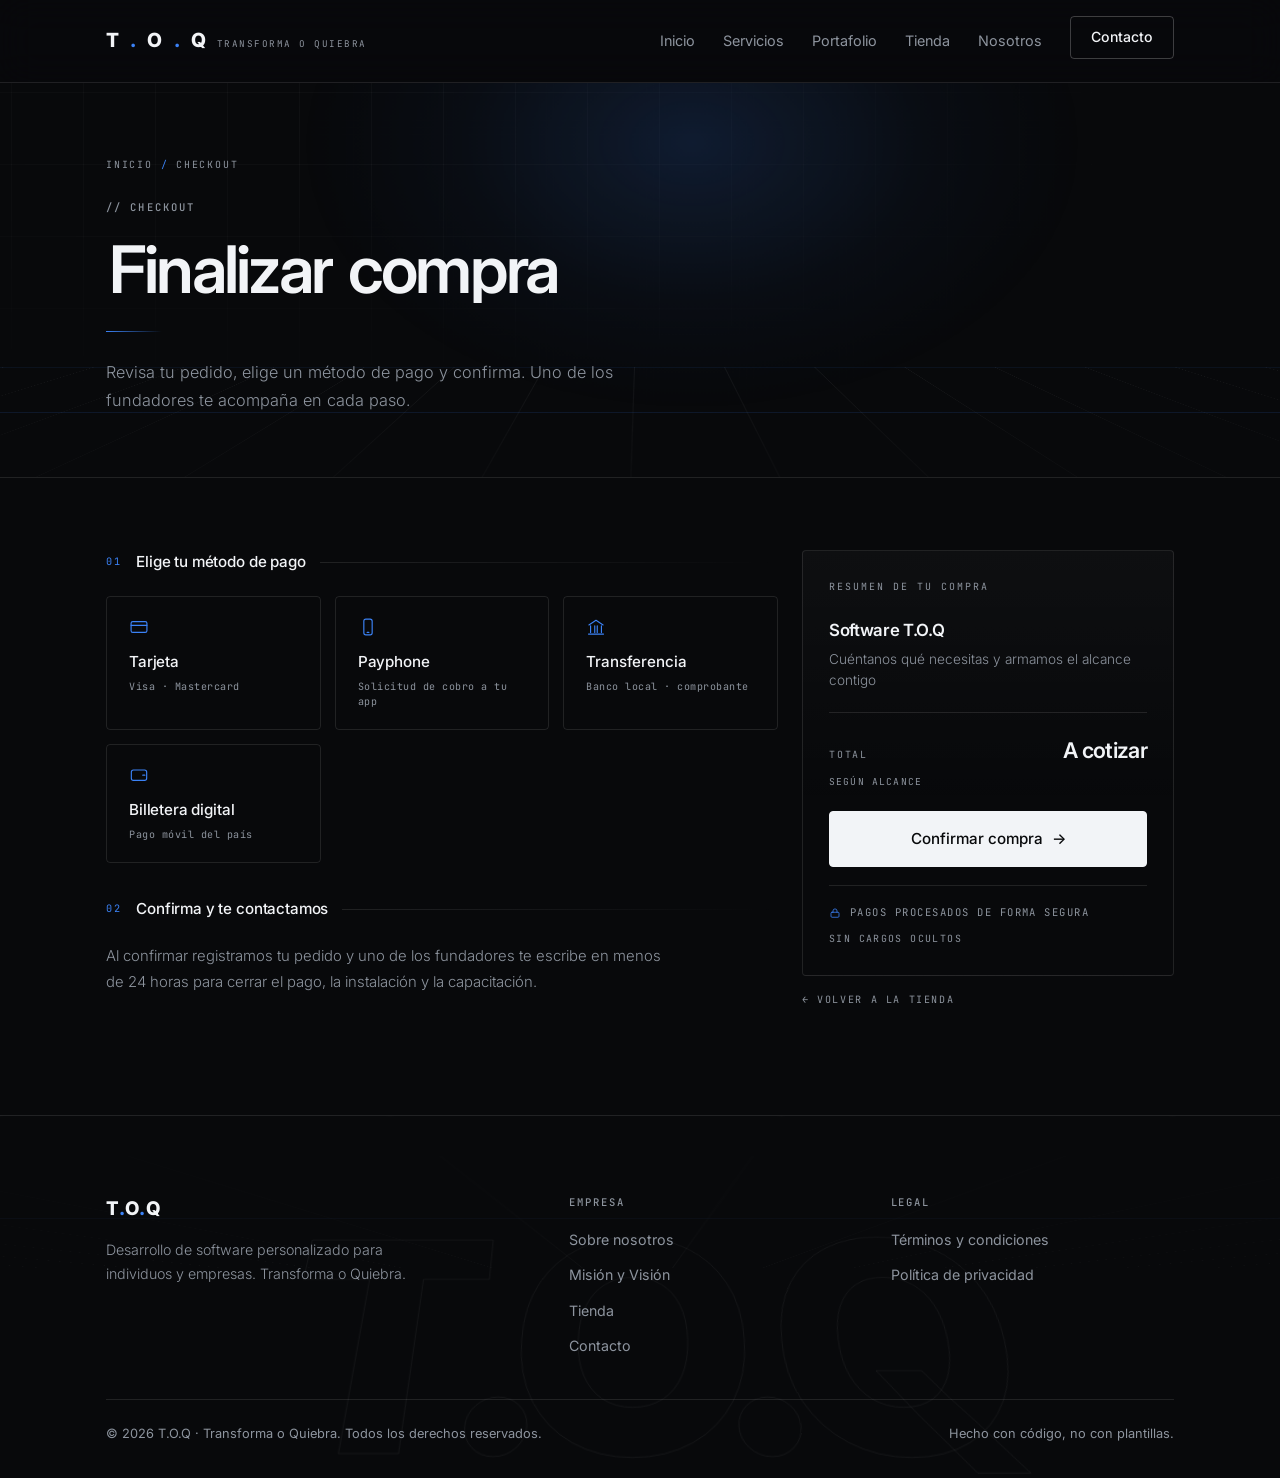
==== commit 6d93e695: "Cambios terminos y privacidad" ====
--- a/checkout.html
+++ b/checkout.html
@@ -219,7 +219,7 @@
         </div>
       </div>
       <div style="border-top:1px solid var(--border);padding-top:24px;display:flex;justify-content:space-between;flex-wrap:wrap;gap:10px;color:var(--muted);font-size:.8rem">
-        <span>© <span data-year>2026</span> T.O.Q · Transforma O Quiebra. Todos los derechos reservados.</span>
+        <span>© <span data-year>2026</span> T.O.Q · Transforma o Quiebra. Todos los derechos reservados.</span>
         <span>Hecho con código, no con plantillas.</span>
       </div>
     </div>
--- a/css/styles.css
+++ b/css/styles.css
@@ -12,6 +12,32 @@
   --eo:cubic-bezier(.23,1,.32,1); --eio:cubic-bezier(.77,0,.175,1);
   --sans:"Inter",-apple-system,BlinkMacSystemFont,"Segoe UI",Roboto,sans-serif;
   --mono:"JetBrains Mono",ui-monospace,SFMono-Regular,Menlo,monospace;
+  --header-bg:rgba(8,9,11,.66); --header-bg-strong:rgba(8,9,11,.9);
+}
+
+/* ---- Esquema claro por sección · efecto scroll dark ↔ blanco (insp. rsnlcreative) ---- */
+html[data-scheme="light"]{
+  --bg:#f5f6f8; --bg-soft:#ffffff;
+  --border:rgba(10,12,16,.12); --border-strong:rgba(10,12,16,.24);
+  --text:#0a0c10; --muted:#565e69;
+  --accent:#2563eb; --accent-soft:rgba(37,99,235,.12); --accent-line:rgba(37,99,235,.30);
+  --header-bg:rgba(255,255,255,.74); --header-bg-strong:rgba(255,255,255,.92);
+}
+html{background:var(--bg)}
+
+@media (prefers-reduced-motion: no-preference){
+  html,body,[data-hero],[data-sec],[data-footer],
+  [data-hero] *,[data-sec] *,[data-footer] *{
+    transition-property: background-color, color, border-color, fill, box-shadow;
+    transition-duration: 1.5s;
+    transition-timing-function: cubic-bezier(.4,0,.2,1);
+  }
+  /* Los elementos con revelado propio (opacity/transform inline) también funden
+     su color con el cambio de esquema, sin perder su animación de entrada. */
+  [data-reveal]{
+    transition: opacity .8s var(--eo), transform .8s var(--eo), filter .8s var(--eo),
+                color 1.5s cubic-bezier(.4,0,.2,1), border-color 1.5s cubic-bezier(.4,0,.2,1) !important;
+  }
 }
 *{margin:0;padding:0;box-sizing:border-box}
 html{scroll-behavior:smooth}
@@ -25,13 +51,13 @@
 :focus-visible{outline:1px solid var(--text);outline-offset:3px}
 section[id]{scroll-margin-top:86px}
 [data-btn]{position:relative;overflow:hidden;isolation:isolate}
-[data-btn]::after{content:"";position:absolute;inset:0;background:linear-gradient(105deg,transparent 38%,rgba(255,255,255,.20) 50%,transparent 62%);transform:translateX(-135%);transition:transform .75s var(--eo);pointer-events:none;z-index:2}
-[data-btn]:hover::after{transform:translateX(135%)}
-[data-btn][data-inv]::after{background:linear-gradient(105deg,transparent 38%,rgba(8,9,11,.14) 50%,transparent 62%)}
+[data-btn][data-shine]::after{content:"";position:absolute;inset:0;background:linear-gradient(105deg,transparent 38%,rgba(255,255,255,.20) 50%,transparent 62%);transform:translateX(-135%);transition:transform .26s var(--eo);pointer-events:none;z-index:2}
+[data-btn][data-shine]:hover::after{transform:translateX(135%)}
+[data-btn][data-shine][data-inv]::after{background:linear-gradient(105deg,transparent 38%,rgba(8,9,11,.14) 50%,transparent 62%)}
 [data-arrow]{display:inline-block;transition:transform .3s var(--eo)}
 [data-btn]:hover [data-arrow]{transform:translateX(5px)}
 [data-zoom]{transition:transform .8s var(--eo)}
-[data-card]:hover [data-zoom]{transform:scale(1.05)}
+[data-card]:hover [data-zoom],[data-feature]:hover [data-zoom]{transform:scale(1.05)}
 [data-team]:hover [data-photo],[data-team]:focus-visible [data-photo],[data-team][data-color] [data-photo]{filter:grayscale(0) contrast(1)!important;transform:scale(1.03)}
 [data-navlink]{position:relative}
 [data-navlink]::after{content:"";position:absolute;left:0;bottom:-7px;height:1px;width:100%;background:var(--accent);transform:scaleX(0);transform-origin:0 50%;transition:transform .32s var(--eo)}
@@ -49,7 +75,6 @@
 @keyframes toqDrift{0%{transform:translate3d(0,0,0) scale(1)}50%{transform:translate3d(5%,4%,0) scale(1.14)}100%{transform:translate3d(0,0,0) scale(1)}}
 @keyframes toqDrift2{0%{transform:translate3d(0,0,0) scale(1.06)}50%{transform:translate3d(-6%,-5%,0) scale(.94)}100%{transform:translate3d(0,0,0) scale(1.06)}}
 @keyframes toqGrid{from{transform:translate3d(0,0,0)}to{transform:translate3d(-72px,-72px,0)}}
-@keyframes toqMarquee{from{transform:translate3d(0,0,0)}to{transform:translate3d(-50%,0,0)}}
 @keyframes toqScan{0%{transform:translateY(-8%);opacity:0}14%{opacity:.85}86%{opacity:.85}100%{transform:translateY(100%);opacity:0}}
 @keyframes toqProgress{from{transform:scaleX(0)}to{transform:scaleX(1)}}
 @keyframes toqSpin{to{transform:rotate(360deg)}}
@@ -67,17 +92,64 @@
 @keyframes toqGrow{from{transform:scaleX(0)}to{transform:scaleX(1)}}
 @keyframes toqFlip{from{opacity:0;transform:perspective(900px) rotateX(56deg) translateY(36%);filter:blur(10px)}to{opacity:1;transform:perspective(900px) rotateX(0deg) translateY(0);filter:blur(0)}}
 @keyframes toqFloor{from{transform:translate3d(0,0,0)}to{transform:translate3d(0,90px,0)}}
-@keyframes toqCeil{from{transform:translate3d(0,0,0)}to{transform:translate3d(0,-90px,0)}}
-@keyframes toqOrbit{from{transform:rotate(0deg)}to{transform:rotate(360deg)}}
 [data-glare]{position:absolute;inset:0;border-radius:inherit;pointer-events:none;opacity:0;transition:opacity .4s var(--eo);z-index:3;mix-blend-mode:screen}
 [data-card]:hover [data-glare],[data-frame]:hover [data-glare]{opacity:1}
 [data-depth]{transition:opacity .5s var(--eo)}
-[data-lift]{transition:transform .5s var(--eo),filter .45s var(--eo),border-color .45s var(--eo)}
-[data-card]:hover [data-lift]{transform:translateZ(30px) scale(1.03)}
+[data-lift]{transition:transform .3s var(--eo),filter .45s var(--eo),border-color .45s var(--eo)}
+[data-card]:hover [data-lift]{transform:scale(1.05)}
 [data-card]:hover [data-parallax]{transform:translateZ(26px)}
 [data-parallax]{transition:transform .55s var(--eo)}
 [data-word]{will-change:transform,opacity}
-@keyframes toqDraw{from{transform:scaleY(0)}to{transform:scaleY(1)}}
+
+/* --- Hero: composición asimétrica T.O.Q + brief, solo esta sección --- */
+.hero-grid{display:grid;grid-template-columns:auto 1fr;column-gap:48px;align-items:center}
+.hero-word{justify-content:flex-start}
+.hero-word-col{width:min(max-content,100%)}
+.hero-tagline{text-align:center}
+.hero-line{margin:30px 0 0}
+.hero-cta-row{justify-content:flex-start}
+.hero-cta-secondary{color:var(--muted);transition:color .2s ease}
+.hero-cta-secondary:hover{color:var(--text)}
+@media (min-width:921px){
+  .hero-mark{border-right:1px solid var(--border);padding-right:32px}
+}
+@media (max-width:920px){
+  .hero-grid{grid-template-columns:1fr;row-gap:40px;text-align:center}
+  .hero-word{justify-content:center}
+  .hero-word-col{margin:0 auto}
+  .hero-line{margin:30px auto 0}
+  .hero-desc{margin-left:auto;margin-right:auto}
+  .hero-cta-row{justify-content:center}
+}
+
+/* --- Servicios ("Software a tu medida"): composición editorial sin cards, solo esta sección --- */
+.svc-heading{font-weight:600;letter-spacing:-.03em;line-height:1.15}
+.svc-heading--lg{font-size:clamp(1.7rem,3.2vw,2.3rem);margin-bottom:14px}
+.svc-heading--sm{font-size:1.05rem;margin-bottom:10px}
+.svc-panel{display:grid;grid-template-columns:1fr auto;column-gap:28px;align-items:start;max-width:640px}
+.svc-mark{display:block;object-fit:contain;width:72px;height:72px}
+.svc-list{display:grid;gap:11px;margin-top:20px;border-left:1px solid var(--border);padding-left:20px}
+.svc-divider{grid-column:1 / -1;position:relative;height:1px;background:var(--border);margin:36px 0}
+.svc-divider::before{content:"";position:absolute;left:0;top:-5px;width:1px;height:11px;background:var(--accent)}
+@media (min-width:921px){
+  .svc-intro{border-right:1px solid var(--border)}
+}
+@media (max-width:920px){
+  .svc-panel{grid-template-columns:1fr}
+  .svc-mark{margin-top:16px}
+}
+
+/* --- Contacto: canales integrados + formulario sin card exterior, solo esta sección --- */
+.contact-channels{border-top:1px solid var(--border);margin-top:32px}
+.contact-channel{display:flex;align-items:center;gap:15px;padding:18px 2px;border-bottom:1px solid var(--border);color:var(--text);font-size:.92rem;transition:border-color .25s var(--eo)}
+.contact-channel:hover{border-color:var(--border-strong)}
+.contact-channel:hover [data-lift]{transform:scale(1.05)}
+@media (min-width:921px){
+  .contact-intro{border-right:1px solid var(--border);padding-right:28px}
+}
+@media (max-width:920px){
+  .contact-intro{text-align:center}
+}
 @media (max-width:1100px){
   [data-pricebar]{grid-template-columns:1fr!important;gap:18px!important}
   [data-pricebar] > div:last-child{justify-content:flex-start!important}
@@ -185,6 +257,8 @@
   [data-checkout]{grid-template-columns:1fr!important}
   [data-legal]{grid-template-columns:1fr!important;gap:34px!important}
   [data-shopgrid]{grid-template-columns:1fr!important}
+  [data-medida-label]{writing-mode:horizontal-tb!important;transform:none!important;border-left:0!important;border-bottom:1px solid var(--accent-line)!important;padding:0 0 7px!important;display:inline-block!important}
+  [data-manifiesto-line]{width:44px!important;height:1px!important;background:linear-gradient(90deg,var(--accent),transparent)!important;transform:scaleX(0)!important;transform-origin:0 50%!important;margin-top:14px!important}
 }
 @media (max-width:640px){
   [data-paygrid]{grid-template-columns:1fr!important}
